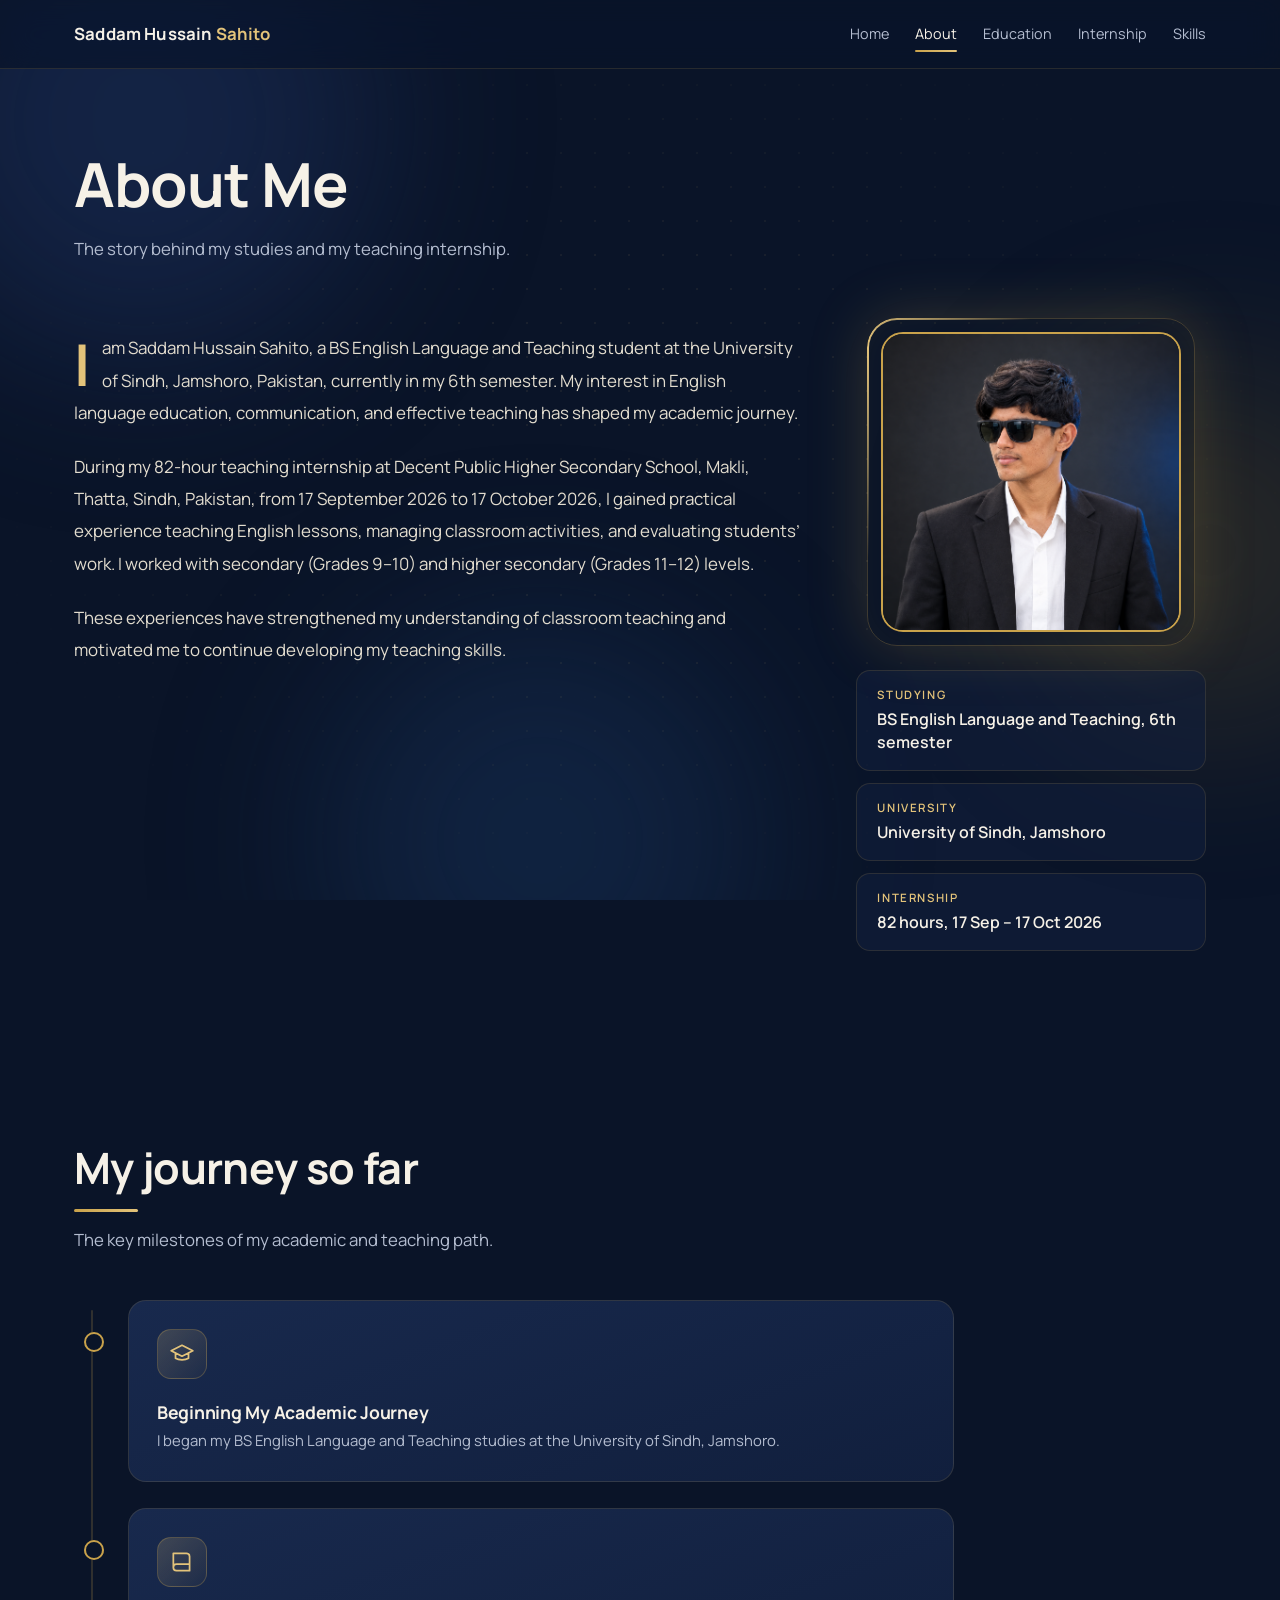
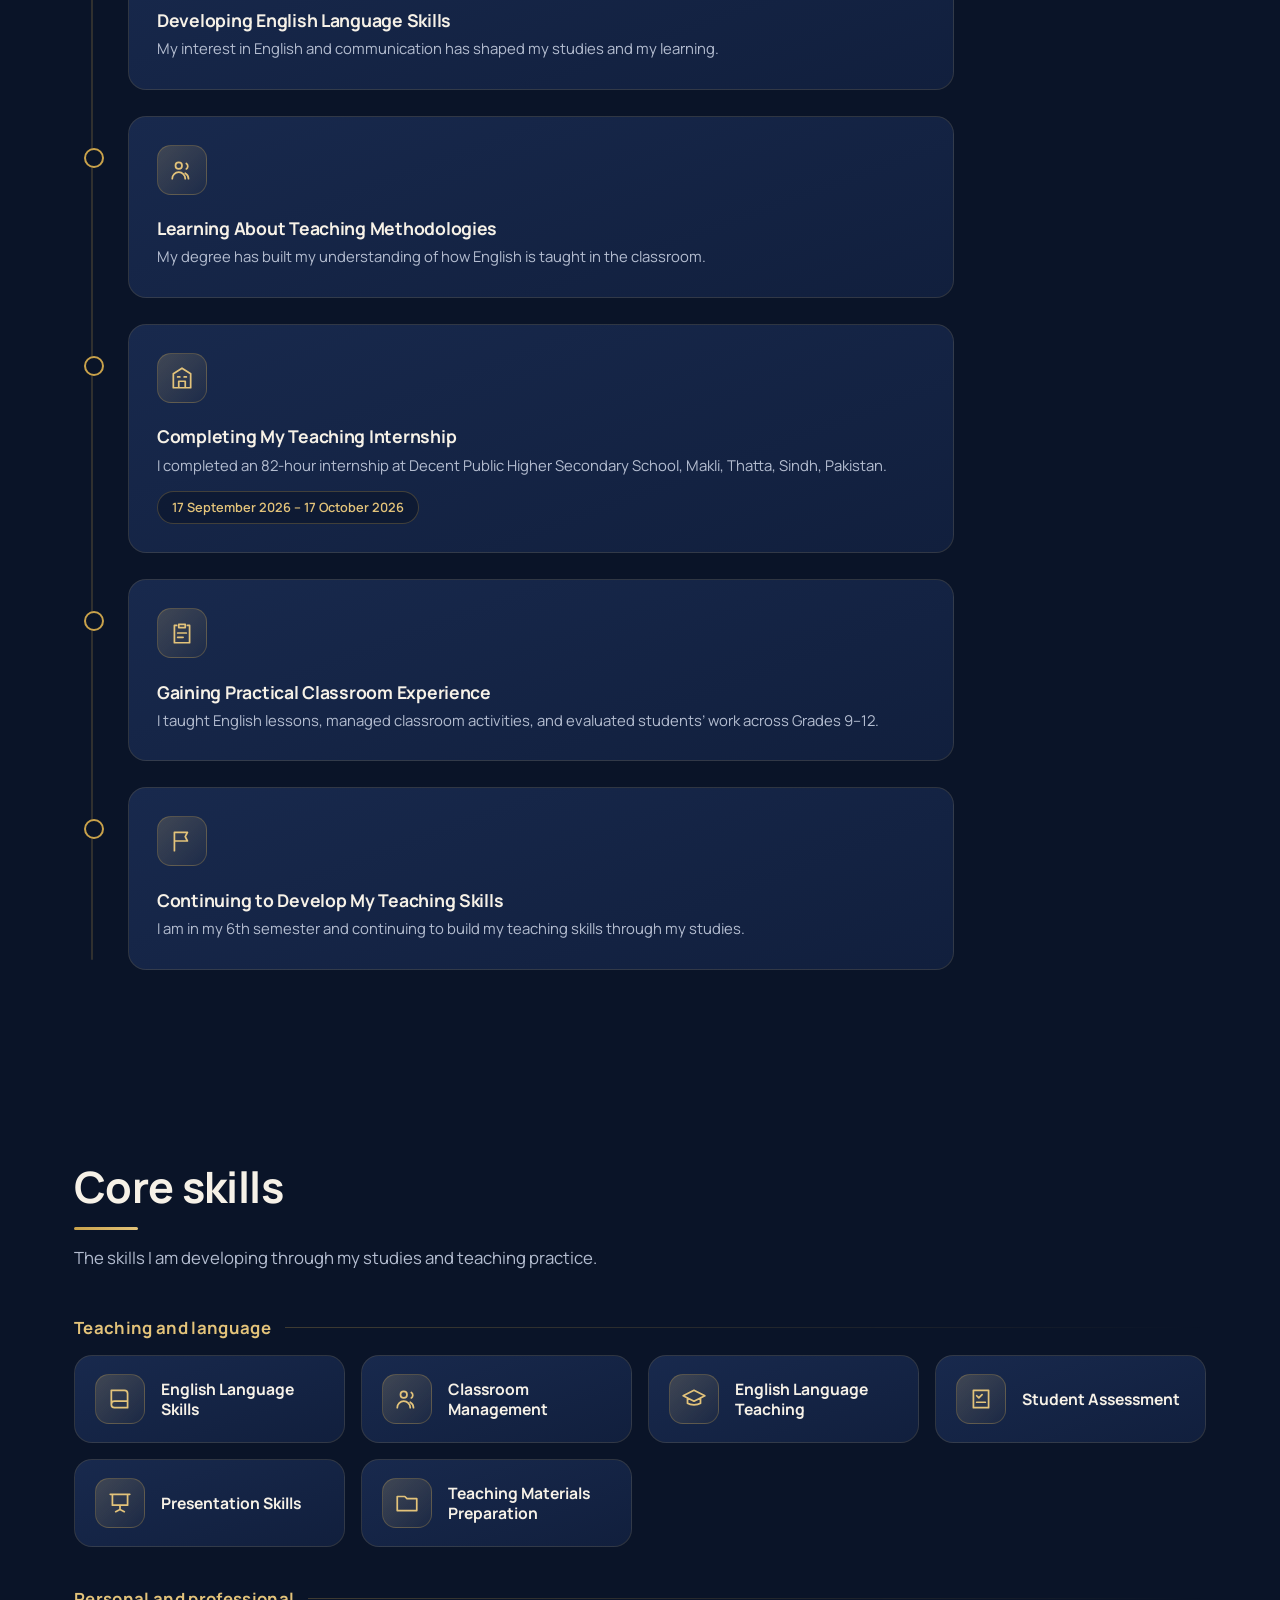
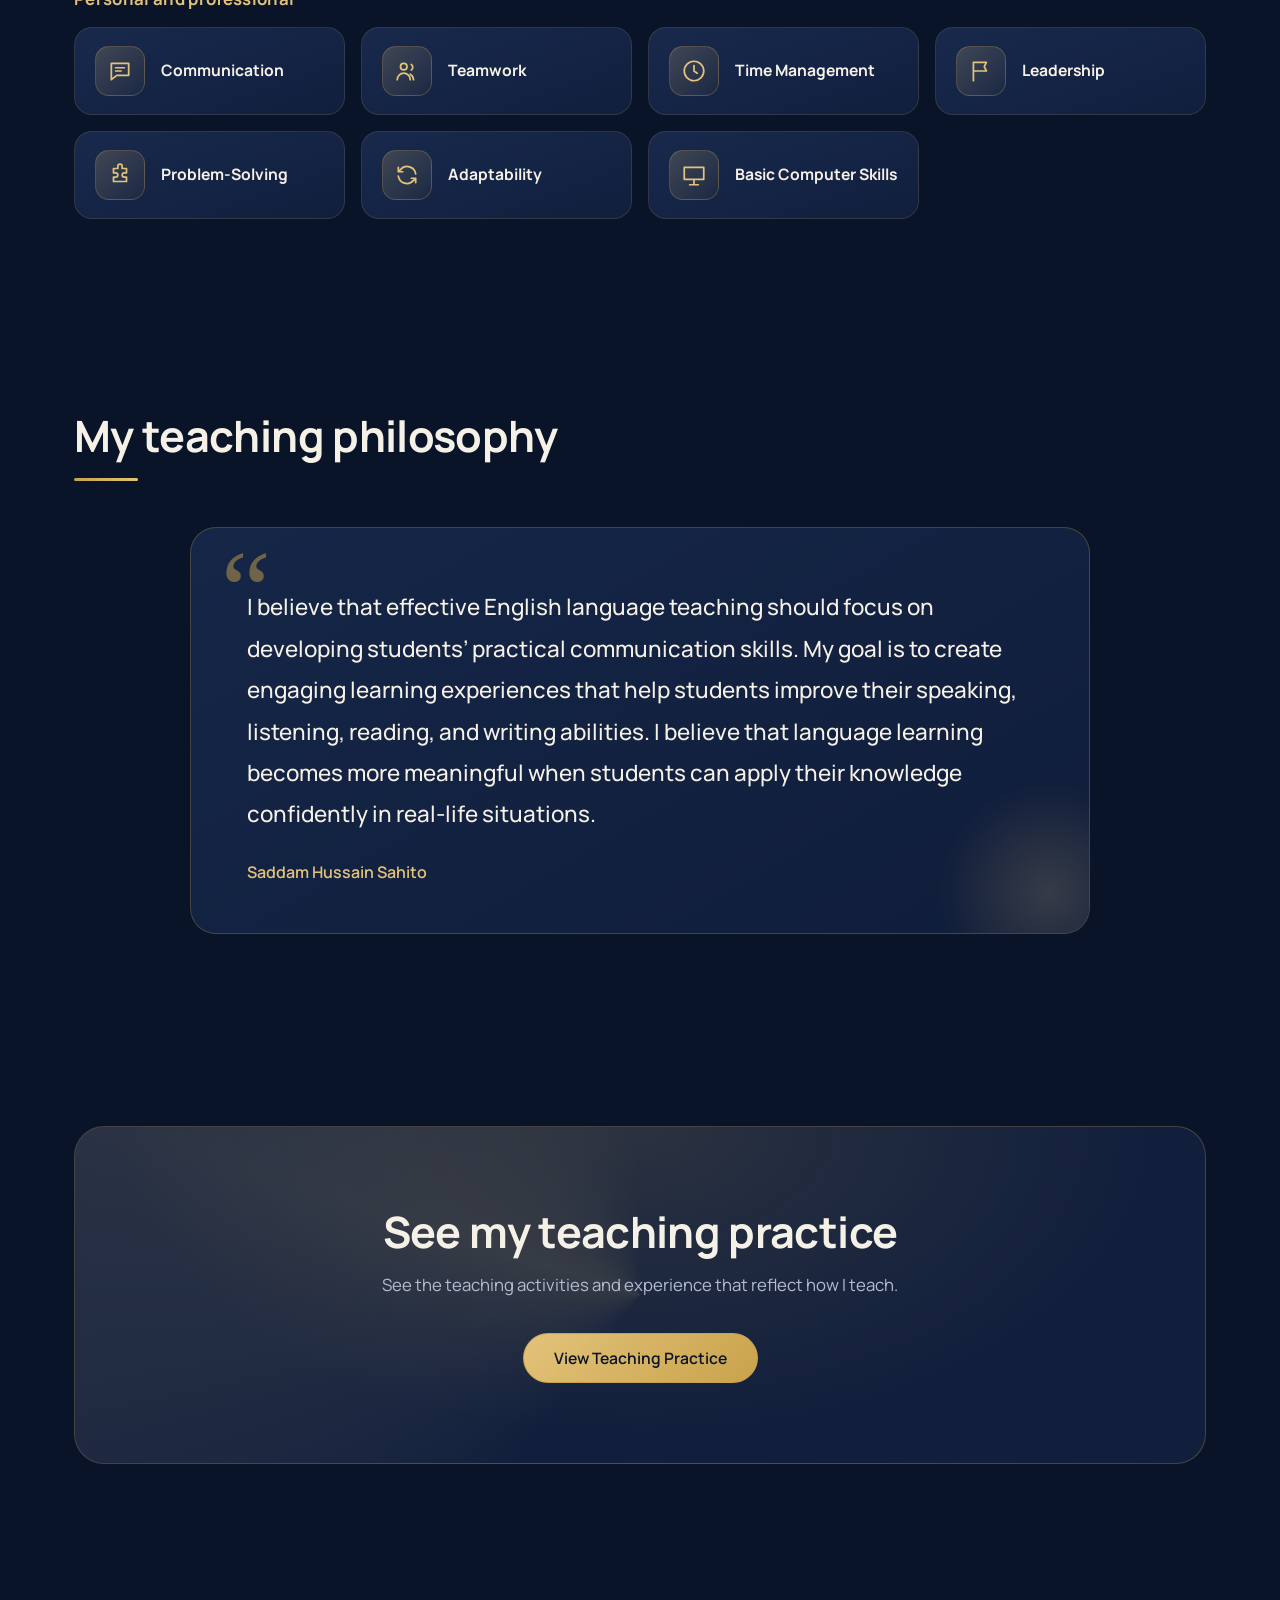
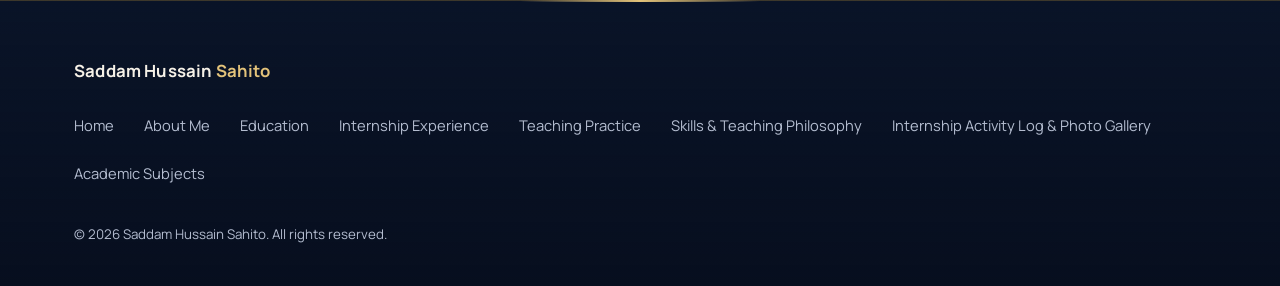
==== Saddam Portfolio/about.html @ 7dfdc4cf "Add files via upload" ====
<!DOCTYPE html>
<html lang="en"><head><meta charset="utf-8"><meta name="viewport" content="width=device-width,initial-scale=1">
<title>About Me | Saddam Hussain Sahito</title>
<meta name="description" content="The story, academic journey, skills and teaching philosophy of Saddam Hussain Sahito, BS English Language and Teaching student at the University of Sindh.">
<link rel="preconnect" href="https://fonts.googleapis.com"><link rel="preconnect" href="https://fonts.gstatic.com" crossorigin>
<link href="https://fonts.googleapis.com/css2?family=Manrope:wght@400;500;600;700&display=swap" rel="stylesheet">
<link rel="stylesheet" href="css/style.css"></head>
<body>
<svg width="0" height="0" style="position:absolute" aria-hidden="true"><defs><symbol id="i-book" viewBox="0 0 24 24"><path d="M4 4h12a3 3 0 0 1 3 3v13H7a3 3 0 0 1-3-3zM4 17a3 3 0 0 1 3-3h12"/></symbol><symbol id="i-pen" viewBox="0 0 24 24"><path d="M4 20l4-1L19 8l-3-3L5 16zM14 7l3 3"/></symbol><symbol id="i-clip" viewBox="0 0 24 24"><path d="M9 4h6v3H9zM7 5H5v16h14V5h-2M8 12h8M8 16h5"/></symbol><symbol id="i-chat" viewBox="0 0 24 24"><path d="M4 5h16v11H9l-5 4zM8 9h8M8 12h5"/></symbol><symbol id="i-users" viewBox="0 0 24 24"><path d="M9 11a3 3 0 1 0 0-6 3 3 0 0 0 0 6zM3 20a6 6 0 0 1 12 0M16 6a3 3 0 0 1 0 5M18 20a6 6 0 0 0-3-5"/></symbol><symbol id="i-assess" viewBox="0 0 24 24"><path d="M5 4h14v16H5zM8 9l2 2 3-3M8 15h8"/></symbol><symbol id="i-folder" viewBox="0 0 24 24"><path d="M3 6h7l2 2h9v11H3z"/></symbol><symbol id="i-clock" viewBox="0 0 24 24"><path d="M12 21a9 9 0 1 0 0-18 9 9 0 0 0 0 18zM12 7v5l3 2"/></symbol><symbol id="i-cap" viewBox="0 0 24 24"><path d="M2 9l10-5 10 5-10 5zM6 11v5c3 2 9 2 12 0v-5"/></symbol><symbol id="i-bld" viewBox="0 0 24 24"><path d="M4 21V8l8-5 8 5v13zM9 21v-6h6v6M8 11h2M14 11h2"/></symbol><symbol id="i-file" viewBox="0 0 24 24"><path d="M6 3h8l4 4v14H6zM14 3v4h4M9 12h6M9 16h6"/></symbol><symbol id="i-jour" viewBox="0 0 24 24"><path d="M6 3h12v18H6zM9 3v18M12 8h3"/></symbol><symbol id="i-mic" viewBox="0 0 24 24"><path d="M12 3a3 3 0 0 1 3 3v5a3 3 0 0 1-6 0V6a3 3 0 0 1 3-3zM6 11a6 6 0 0 0 12 0M12 17v4"/></symbol><symbol id="i-list" viewBox="0 0 24 24"><path d="M9 6h11M9 12h11M9 18h11M4 6h1M4 12h1M4 18h1"/></symbol><symbol id="i-slides" viewBox="0 0 24 24"><path d="M3 4h18M5 4v10h14V4M12 14v4M8 20l4-2 4 2"/></symbol><symbol id="i-flag" viewBox="0 0 24 24"><path d="M5 21V4M5 4h12l-2 4 2 4H5"/></symbol><symbol id="i-puzzle" viewBox="0 0 24 24"><path d="M10 4a2 2 0 0 1 4 0v2h4v4h-2a2 2 0 0 0 0 4h2v4H6v-4h2a2 2 0 0 0 0-4H6V6h4z"/></symbol><symbol id="i-adapt" viewBox="0 0 24 24"><path d="M20 11a8 8 0 0 0-14-4L4 9M4 5v4h4M4 13a8 8 0 0 0 14 4l2-2M20 19v-4h-4"/></symbol><symbol id="i-pc" viewBox="0 0 24 24"><path d="M3 5h18v11H3zM8 21h8M12 16v5"/></symbol><symbol id="i-star" viewBox="0 0 24 24"><path d="M12 3l2.7 5.6 6.1.9-4.4 4.3 1 6.1L12 17l-5.4 2.9 1-6.1L3.2 9.5l6.1-.9z"/></symbol></defs></svg>
<div class="bg" aria-hidden="true"><i class="blob b1"></i><i class="blob b2"></i><i class="blob b3"></i></div>
<header><div class="bar"><a class="brand" href="index.html">Saddam Hussain <span>Sahito</span></a>
<button class="menu" aria-expanded="false" aria-controls="nav">Menu</button>
<nav aria-label="Main"><ul id="nav"><li><a href="index.html">Home</a></li><li><a href="about.html" aria-current="page">About</a></li><li><a href="education.html">Education</a></li><li><a href="internship.html">Internship</a></li><li><a href="skills-philosophy.html">Skills</a></li></ul></nav></div></header>
<main>
<section class="phead"><div class="wrap"><h1>About Me</h1><p class="lead">The story behind my studies and my teaching internship.</p></div></section>

<section style="padding-top:30px"><div class="wrap story"><div class="reveal">
<p>I am Saddam Hussain Sahito, a BS English Language and Teaching student at the University of Sindh, Jamshoro, Pakistan, currently in my 6th semester. My interest in English language education, communication, and effective teaching has shaped my academic journey.</p>
<p>During my 82-hour teaching internship at Decent Public Higher Secondary School, Makli, Thatta, Sindh, Pakistan, from 17 September 2026 to 17 October 2026, I gained practical experience teaching English lessons, managing classroom activities, and evaluating students’ work. I worked with secondary (Grades 9–10) and higher secondary (Grades 11–12) levels.</p>
<p>These experiences have strengthened my understanding of classroom teaching and motivated me to continue developing my teaching skills.</p></div>
<aside class="side reveal" style="--d:.15s"><figure class="frame" style="animation:none"><img src="assets/profile.png" alt="Saddam Hussain Sahito’s academic profile photo" width="400" height="500"></figure>
<ul class="facts">
<li><small>Studying</small> <span>BS English Language and Teaching, 6th semester</span></li>
<li><small>University</small> <span>University of Sindh, Jamshoro</span></li>
<li><small>Internship</small> <span>82 hours, 17 Sep – 17 Oct 2026</span></li>
</ul></aside></div></section>

<section><div class="wrap"><div class="head reveal"><h2>My journey so far</h2><p class="lead">The key milestones of my academic and teaching path.</p></div><div class="tl"><div class="step reveal"><div class="card"><svg class="ico" aria-hidden="true"><use href="#i-cap"/></svg><h3>Beginning My Academic Journey</h3><p>I began my BS English Language and Teaching studies at the University of Sindh, Jamshoro.</p></div></div><div class="step reveal"><div class="card"><svg class="ico" aria-hidden="true"><use href="#i-book"/></svg><h3>Developing English Language Skills</h3><p>My interest in English and communication has shaped my studies and my learning.</p></div></div><div class="step reveal"><div class="card"><svg class="ico" aria-hidden="true"><use href="#i-users"/></svg><h3>Learning About Teaching Methodologies</h3><p>My degree has built my understanding of how English is taught in the classroom.</p></div></div><div class="step reveal"><div class="card"><svg class="ico" aria-hidden="true"><use href="#i-bld"/></svg><h3>Completing My Teaching Internship</h3><p>I completed an 82-hour internship at Decent Public Higher Secondary School, Makli, Thatta, Sindh, Pakistan.</p><span class="when">17 September 2026 – 17 October 2026</span></div></div><div class="step reveal"><div class="card"><svg class="ico" aria-hidden="true"><use href="#i-clip"/></svg><h3>Gaining Practical Classroom Experience</h3><p>I taught English lessons, managed classroom activities, and evaluated students’ work across Grades 9–12.</p></div></div><div class="step reveal"><div class="card"><svg class="ico" aria-hidden="true"><use href="#i-flag"/></svg><h3>Continuing to Develop My Teaching Skills</h3><p>I am in my 6th semester and continuing to build my teaching skills through my studies.</p></div></div></div></div></section>

<section><div class="wrap"><div class="head reveal"><h2>Core skills</h2><p class="lead">The skills I am developing through my studies and teaching practice.</p></div>
<h3 class="sub reveal">Teaching and language</h3><div class="sk"><div class="card reveal" style="--d:0.00s"><svg class="ico" aria-hidden="true"><use href="#i-book"/></svg><b>English Language Skills</b></div><div class="card reveal" style="--d:0.06s"><svg class="ico" aria-hidden="true"><use href="#i-users"/></svg><b>Classroom Management</b></div><div class="card reveal" style="--d:0.12s"><svg class="ico" aria-hidden="true"><use href="#i-cap"/></svg><b>English Language Teaching</b></div><div class="card reveal" style="--d:0.18s"><svg class="ico" aria-hidden="true"><use href="#i-assess"/></svg><b>Student Assessment</b></div><div class="card reveal" style="--d:0.24s"><svg class="ico" aria-hidden="true"><use href="#i-slides"/></svg><b>Presentation Skills</b></div><div class="card reveal" style="--d:0.30s"><svg class="ico" aria-hidden="true"><use href="#i-folder"/></svg><b>Teaching Materials Preparation</b></div></div>
<h3 class="sub reveal">Personal and professional</h3><div class="sk"><div class="card reveal" style="--d:0.00s"><svg class="ico" aria-hidden="true"><use href="#i-chat"/></svg><b>Communication</b></div><div class="card reveal" style="--d:0.06s"><svg class="ico" aria-hidden="true"><use href="#i-users"/></svg><b>Teamwork</b></div><div class="card reveal" style="--d:0.12s"><svg class="ico" aria-hidden="true"><use href="#i-clock"/></svg><b>Time Management</b></div><div class="card reveal" style="--d:0.18s"><svg class="ico" aria-hidden="true"><use href="#i-flag"/></svg><b>Leadership</b></div><div class="card reveal" style="--d:0.24s"><svg class="ico" aria-hidden="true"><use href="#i-puzzle"/></svg><b>Problem-Solving</b></div><div class="card reveal" style="--d:0.30s"><svg class="ico" aria-hidden="true"><use href="#i-adapt"/></svg><b>Adaptability</b></div><div class="card reveal" style="--d:0.36s"><svg class="ico" aria-hidden="true"><use href="#i-pc"/></svg><b>Basic Computer Skills</b></div></div></div></section>

<section><div class="wrap"><div class="head reveal"><h2>My teaching philosophy</h2></div>
<blockquote class="quote reveal"><p>I believe that effective English language teaching should focus on developing students’ practical communication skills. My goal is to create engaging learning experiences that help students improve their speaking, listening, reading, and writing abilities. I believe that language learning becomes more meaningful when students can apply their knowledge confidently in real-life situations.</p><footer>Saddam Hussain Sahito</footer></blockquote></div></section>

<section class="cta"><div class="wrap"><div class="box reveal"><h2>See my teaching practice</h2><p class="lead">See the teaching activities and experience that reflect how I teach.</p><a class="btn fill" href="teaching-practice.html">View Teaching Practice</a></div></div></section>
</main>
<footer class="foot"><div class="wrap"><a class="brand" href="index.html">Saddam Hussain <span>Sahito</span></a><nav aria-label="Footer"><ul><li><a href="index.html">Home</a></li><li><a href="about.html">About Me</a></li><li><a href="education.html">Education</a></li><li><a href="internship.html">Internship Experience</a></li><li><a href="teaching-practice.html">Teaching Practice</a></li><li><a href="skills-philosophy.html">Skills &amp; Teaching Philosophy</a></li><li><a href="activity-log-gallery.html">Internship Activity Log &amp; Photo Gallery</a></li><li><a href="academic-subjects.html">Academic Subjects</a></li></ul></nav><small>© 2026 Saddam Hussain Sahito. All rights reserved.</small></div></footer>
<script src="js/main.js"></script></body></html>
---- Saddam Portfolio/css/style.css ----
/* ==========================================================================
   Saddam Hussain Sahito — English Language & Teaching Portfolio
   Complete stylesheet  ·  css/style.css
   Pages: index · about · education · internship · skills-philosophy
   ========================================================================== */

@property --a{syntax:"<angle>";inherits:false;initial-value:0deg}

:root{
  --navy:#0a1428;--navy2:#111f3d;--navy3:#18294d;
  --ivory:#f6f1e7;--muted:#b4bdd0;--soft:#e3ddcf;
  --gold:#c9a24b;--gold2:#e3c37a;
  --line:rgba(201,162,75,.28);--line2:rgba(201,162,75,.16);
  --r:18px;--ease:cubic-bezier(.2,.7,.2,1);
}

/* ---------- 1. Base ---------- */
*{box-sizing:border-box;margin:0;padding:0}
html{scroll-behavior:smooth;scroll-padding-top:90px;-webkit-text-size-adjust:100%}
body{background:var(--navy);color:var(--ivory);font-family:"Manrope",system-ui,-apple-system,"Segoe UI",Roboto,sans-serif;line-height:1.65;overflow-x:hidden;-webkit-font-smoothing:antialiased;animation:pageIn .8s ease}
html.leaving body{opacity:0;transition:opacity .25s ease}
img{max-width:100%}
a{color:inherit;text-decoration:none}
:focus-visible{outline:2px solid var(--gold2);outline-offset:3px;border-radius:6px}
::selection{background:var(--gold);color:var(--navy)}
::-webkit-scrollbar{width:11px}
::-webkit-scrollbar-track{background:var(--navy)}
::-webkit-scrollbar-thumb{background:linear-gradient(var(--navy3),#2b3f6e);border:2px solid var(--navy);border-radius:10px}
::-webkit-scrollbar-thumb:hover{background:var(--gold)}
[hidden]{display:none!important}
@keyframes pageIn{from{opacity:0}}

.ico{width:26px;height:26px;fill:none;stroke:var(--gold2);stroke-width:1.6;stroke-linecap:round;stroke-linejoin:round;flex:none}

/* ---------- 2. Ambient layers (background, glow, progress, back-to-top) ---------- */
.bg{position:fixed;inset:0;z-index:-2;overflow:hidden;pointer-events:none}
.bg::after{content:"";position:absolute;inset:0;background-image:radial-gradient(rgba(227,195,122,.07) 1px,transparent 1px);background-size:34px 34px;mask-image:radial-gradient(ellipse at center,#000 30%,transparent 78%);-webkit-mask-image:radial-gradient(ellipse at center,#000 30%,transparent 78%)}
.blob{position:absolute;border-radius:50%;filter:blur(90px);opacity:.35;animation:drift 26s ease-in-out infinite alternate,pulse 9s ease-in-out infinite}
.b1{width:480px;height:480px;background:#27407a;top:-120px;left:-100px;translate:0 calc(var(--py,0)*-.06px)}
.b2{width:380px;height:380px;background:#8a6d27;top:40%;right:-120px;animation-delay:-8s;opacity:.22;translate:0 calc(var(--py,0)*-.1px)}
.b3{width:440px;height:440px;background:#1d3f6e;bottom:-160px;left:25%;animation-delay:-14s;translate:0 calc(var(--py,0)*-.04px)}
@keyframes drift{to{transform:translate(70px,50px) scale(1.12)}}
@keyframes pulse{50%{opacity:.18}}

.cglow{position:fixed;left:0;top:0;width:560px;height:560px;margin:-280px 0 0 -280px;border-radius:50%;background:radial-gradient(circle,rgba(227,195,122,.13),transparent 62%);pointer-events:none;z-index:-1;transform:translate3d(var(--cx,-999px),var(--cy,-999px),0);will-change:transform}

.progress{position:fixed;top:0;left:0;right:0;height:3px;z-index:70;background:linear-gradient(90deg,var(--gold),var(--gold2),#fff3cf);transform-origin:0 50%;transform:scaleX(var(--p,0));box-shadow:0 0 14px rgba(227,195,122,.7)}

.totop{position:fixed;right:22px;bottom:22px;z-index:60;display:grid;place-items:center;width:48px;height:48px;border-radius:50%;border:1px solid var(--line);background:rgba(17,31,61,.88);backdrop-filter:blur(10px);color:var(--gold2);cursor:pointer;opacity:0;visibility:hidden;translate:0 16px;transition:opacity .4s,translate .5s var(--ease),visibility .4s,background .3s,color .3s,box-shadow .3s}
.totop.show{opacity:1;visibility:visible;translate:0 0}
.totop:hover{background:var(--gold);color:var(--navy);box-shadow:0 10px 30px rgba(201,162,75,.4)}
.totop svg{width:20px;height:20px;fill:none;stroke:currentColor;stroke-width:2;stroke-linecap:round;stroke-linejoin:round}

/* ---------- 3. Header & navigation ---------- */
header{position:sticky;top:0;z-index:50;background:rgba(10,20,40,.72);backdrop-filter:blur(16px) saturate(1.4);-webkit-backdrop-filter:blur(16px) saturate(1.4);border-bottom:1px solid var(--line2);transition:background .4s,box-shadow .4s,border-color .4s}
header.scrolled{background:rgba(10,20,40,.92);border-color:var(--line);box-shadow:0 12px 40px rgba(0,0,0,.45)}
.bar{max-width:1180px;margin:auto;padding:16px 24px;display:flex;align-items:center;justify-content:space-between;gap:20px;transition:padding .4s var(--ease)}
header.scrolled .bar{padding-top:10px;padding-bottom:10px}
.brand{font-weight:700;font-size:1.05rem;letter-spacing:.01em;white-space:nowrap}
.brand span{color:var(--gold2)}
nav ul{display:flex;gap:26px;list-style:none;font-size:.9rem;color:var(--muted)}
nav a{position:relative;display:inline-block;padding:6px 0;transition:color .3s}
nav a::after{content:"";position:absolute;left:0;right:0;bottom:0;height:2px;border-radius:2px;background:linear-gradient(90deg,var(--gold),var(--gold2));transform:scaleX(0);transform-origin:0 50%;transition:transform .45s var(--ease)}
nav a:hover,nav a[aria-current]{color:var(--ivory)}
nav a:hover::after,nav a[aria-current]::after{transform:scaleX(1)}
.menu{display:none;background:rgba(17,31,61,.7);border:1px solid var(--line);color:var(--ivory);padding:9px 18px;border-radius:999px;font:inherit;font-size:.9rem;font-weight:600;cursor:pointer;transition:background .3s}
.menu:hover{background:var(--navy3)}

/* ---------- 4. Layout, typography, buttons ---------- */
.wrap{max-width:1180px;margin:auto;padding:0 24px}
section{padding:96px 0}
h1,h2,h3{font-weight:700;line-height:1.15;letter-spacing:-.015em}
h2{font-size:clamp(1.9rem,3.6vw,2.7rem);margin-bottom:14px}
.lead{color:var(--muted);max-width:660px;font-size:1.05rem}
.head{margin-bottom:46px}
.head h2::after{content:"";display:block;width:64px;height:3px;margin-top:16px;border-radius:3px;background:linear-gradient(90deg,var(--gold),var(--gold2));transition:width 1s .35s var(--ease)}
.head h2:only-child::after{margin-top:18px}
.sub{font-size:1.05rem;margin:42px 0 18px;color:var(--gold2);letter-spacing:.02em;display:flex;align-items:center;gap:14px}
.sub::after{content:"";flex:1;height:1px;background:linear-gradient(90deg,var(--line),transparent)}
.notice{margin-top:28px;max-width:720px;border:1px dashed var(--line);border-radius:14px;padding:16px 20px;color:var(--muted);font-size:.93rem;background:rgba(17,31,61,.5)}

.btn{position:relative;overflow:hidden;display:inline-flex;align-items:center;justify-content:center;gap:8px;padding:15px 30px;border-radius:999px;font-weight:600;font-size:.98rem;line-height:1.2;border:1px solid var(--gold);cursor:pointer;transform:translate(var(--tx,0px),var(--ty,0px));transition:transform .35s var(--ease),box-shadow .35s,background .3s,color .3s}
.btn::after{content:"";position:absolute;top:0;left:-80%;width:50%;height:100%;background:linear-gradient(100deg,transparent,rgba(255,255,255,.4),transparent);transform:skewX(-20deg);pointer-events:none}
.btn:hover::after{animation:btnShine .8s ease}
@keyframes btnShine{to{left:140%}}
.btn.fill{background:linear-gradient(135deg,var(--gold2),var(--gold));color:var(--navy)}
.btn.fill:hover{transform:translate(var(--tx,0px),calc(var(--ty,0px) - 3px));box-shadow:0 16px 38px rgba(201,162,75,.35)}
.btn.line{background:transparent}
.btn.line:hover{background:rgba(201,162,75,.14);transform:translate(var(--tx,0px),calc(var(--ty,0px) - 3px))}
.btn.fill .ico{stroke:var(--navy)}
.btn.off{opacity:.5;cursor:not-allowed;pointer-events:none}

.badges,.hbadges{display:flex;flex-wrap:wrap;gap:12px}
.hbadges{margin-top:26px}
.bdg{display:inline-block;padding:8px 18px;border:1px solid var(--line);border-radius:999px;background:rgba(17,31,61,.7);color:var(--gold2);font-size:.85rem;font-weight:600}
.stat-ind{display:inline-flex;align-items:center;gap:9px;padding:8px 18px;border-radius:999px;background:linear-gradient(135deg,var(--gold2),var(--gold));color:var(--navy);font-size:.85rem;font-weight:700}
.stat-ind i{display:inline-block;width:9px;height:9px;border-radius:50%;background:#1f8a4c;box-shadow:0 0 0 0 rgba(31,138,76,.6);animation:ping 2s infinite}
@keyframes ping{70%{box-shadow:0 0 0 9px rgba(31,138,76,0)}100%{box-shadow:0 0 0 0 rgba(31,138,76,0)}}

/* ---------- 5. Entrance + scroll reveal system ---------- */
.hero .wrap>div>*:not(h1),.phead .wrap:not(.ehero)>*:not(h1),.ehero>div>*:not(h1){animation:rise 1s var(--ease) both}
.hero .wrap>div>*:nth-child(1),.phead .wrap:not(.ehero)>*:nth-child(1),.ehero>div>*:nth-child(1){animation-delay:.05s}
.hero .wrap>div>*:nth-child(2),.phead .wrap:not(.ehero)>*:nth-child(2),.ehero>div>*:nth-child(2){animation-delay:.2s}
.hero .wrap>div>*:nth-child(3),.phead .wrap:not(.ehero)>*:nth-child(3),.ehero>div>*:nth-child(3){animation-delay:.32s}
.hero .wrap>div>*:nth-child(4),.phead .wrap:not(.ehero)>*:nth-child(4),.ehero>div>*:nth-child(4){animation-delay:.44s}
.hero .wrap>div>*:nth-child(5),.phead .wrap:not(.ehero)>*:nth-child(5),.ehero>div>*:nth-child(5){animation-delay:.56s}
.hero .wrap>div>*:nth-child(n+6),.ehero>div>*:nth-child(n+6){animation-delay:.68s}
@keyframes rise{from{opacity:0;translate:0 30px;filter:blur(6px)}}

/* hero heading, split into words by main.js */
.w{display:inline-block;overflow:hidden;vertical-align:bottom;padding-bottom:.14em;margin-bottom:-.14em}
.w>span{display:inline-block;transform:translateY(112%);animation:wordUp .95s var(--ease) forwards;animation-delay:calc(var(--i)*.09s + .08s)}
@keyframes wordUp{to{transform:none}}

.js .reveal{opacity:0;translate:0 40px;filter:blur(6px);transition:opacity .9s var(--ease),translate .9s var(--ease),filter .9s var(--ease);transition-delay:var(--d,0s)}
.js .reveal.in{opacity:1;translate:0 0;filter:none}
.js .reveal.settled{transition:transform .4s var(--ease),border-color .35s,box-shadow .4s,background .4s;transition-delay:0s}
.js .side.reveal:not(.in){translate:46px 0}
.js .step.reveal:not(.in){translate:-38px 0}
.js .outs li.reveal:not(.in){translate:-34px 0}
.js .head.reveal:not(.in) h2::after{width:0}

/* ---------- 6. Cards (shared) ---------- */
.card{position:relative;overflow:hidden;background:linear-gradient(160deg,var(--navy3),var(--navy2));border:1px solid var(--line2);border-radius:var(--r);padding:28px;transition:transform .4s var(--ease),border-color .35s,box-shadow .4s}
.card::before{content:"";position:absolute;inset:0;z-index:0;pointer-events:none;background:radial-gradient(420px circle at var(--mx,50%) var(--my,0%),rgba(227,195,122,.17),transparent 45%);opacity:0;transition:opacity .4s}
.card::after{content:"";position:absolute;left:0;right:0;top:0;height:2px;pointer-events:none;background:linear-gradient(90deg,transparent,var(--gold2),transparent);transform:scaleX(0);transition:transform .6s var(--ease)}
.card>*{position:relative;z-index:1}
.card:hover{transform:translateY(-7px);border-color:var(--gold);box-shadow:0 22px 48px rgba(0,0,0,.4),0 0 40px rgba(201,162,75,.08)}
.card:hover::before{opacity:1}
.card:hover::after{transform:scaleX(1)}
.card h3{font-size:1.1rem;margin:16px 0 6px}
.card p{color:var(--muted);font-size:.93rem}
.card>.ico,.main-edu>div>.ico{box-sizing:content-box;padding:11px;border-radius:14px;border:1px solid var(--line);background:linear-gradient(135deg,rgba(227,195,122,.2),rgba(201,162,75,.04));transition:transform .55s var(--ease),box-shadow .4s}
.card:hover>.ico{transform:rotate(-7deg) scale(1.09);box-shadow:0 0 24px rgba(227,195,122,.3)}
.card>.ico,.card .bdg{align-self:flex-start}
.grid2>.card,.grid3>.card,.grid4>.card,.g5>.card{display:flex;flex-direction:column}
.card.ov:hover,.main-edu:hover{transform:none}

.grid2{display:grid;grid-template-columns:1fr 1fr;gap:22px}
.grid3{display:grid;grid-template-columns:repeat(3,1fr);gap:22px}
.grid4{display:grid;grid-template-columns:repeat(4,1fr);gap:18px}

/* ---------- 7. Home (index) ---------- */
.hero{padding:70px 0 90px}
.hero .wrap{display:grid;grid-template-columns:1.15fr .85fr;gap:64px;align-items:center}
.hero h1{font-size:clamp(2.6rem,6vw,4.6rem);margin-bottom:18px;text-shadow:0 10px 50px rgba(0,0,0,.45)}
.role{display:inline-block;padding:7px 18px;margin-bottom:18px;border:1px solid var(--line);border-radius:999px;background:rgba(17,31,61,.7);font-size:.95rem;color:var(--gold2);font-weight:600}
.uni{color:var(--muted);margin-bottom:22px;font-size:1.05rem}
.tag{font-size:1.2rem;max-width:520px;margin-bottom:34px;font-style:italic;color:#e8e2d3;padding-left:18px;border-left:3px solid var(--gold)}

.frame{position:relative;max-width:400px;margin-left:auto;transform:perspective(1000px) rotateX(var(--rx,0deg)) rotateY(var(--ry,0deg));transition:transform .3s ease-out;animation:fadeIn 1.4s ease .2s both,float 7s ease-in-out 1.6s infinite alternate}
.frame::before{content:"";position:absolute;inset:-14px;border-radius:30px;border:1px solid var(--line);box-shadow:0 0 60px rgba(201,162,75,.22),inset 0 0 40px rgba(201,162,75,.06)}
.frame::after{content:"";position:absolute;inset:-14px;border-radius:30px;padding:2px;pointer-events:none;background:conic-gradient(from var(--a),transparent 0 68%,var(--gold2) 86%,transparent 100%);mask:linear-gradient(#000 0 0) content-box,linear-gradient(#000 0 0);-webkit-mask:linear-gradient(#000 0 0) content-box,linear-gradient(#000 0 0);-webkit-mask-composite:xor;mask-composite:exclude;animation:spin 6s linear infinite}
.frame img{display:block;width:100%;height:auto;border-radius:22px;border:2px solid var(--gold);position:relative;background:var(--navy2)}
@keyframes fadeIn{from{opacity:0;scale:.95}}
@keyframes float{to{translate:0 -12px}}
@keyframes spin{to{--a:360deg}}

.stats{padding:30px 0 70px}
.sgrid{display:grid;grid-template-columns:repeat(4,1fr);border:1px solid var(--line);border-radius:var(--r);background:rgba(17,31,61,.6);backdrop-filter:blur(8px);overflow:hidden}
.stat{padding:38px 20px;text-align:center;border-right:1px solid var(--line);transition:background .4s}
.stat:last-child{border:0}
.stat:hover{background:rgba(201,162,75,.08)}
.num{font-size:clamp(2.4rem,4.5vw,3.6rem);font-weight:700;line-height:1.1;background:linear-gradient(100deg,var(--gold2) 20%,#fff3cf 45%,var(--gold2) 70%);background-size:220% 100%;-webkit-background-clip:text;background-clip:text;-webkit-text-fill-color:transparent;color:transparent;animation:shimmer 6s linear infinite}
@keyframes shimmer{to{background-position:-220% 0}}
.stat p{color:var(--muted);margin-top:10px;font-size:.95rem}

.quote{position:relative;max-width:900px;margin:auto;padding:58px 56px 48px;border:1px solid var(--line);border-radius:26px;background:linear-gradient(150deg,rgba(24,41,77,.85),rgba(17,31,61,.85));overflow:hidden}
.quote::before{content:"\201C";position:absolute;top:6px;left:30px;font-size:7rem;line-height:1;color:var(--gold);opacity:.5;font-family:Georgia,serif}
.quote::after{content:"";position:absolute;right:-80px;bottom:-80px;width:240px;height:240px;border-radius:50%;background:radial-gradient(circle,rgba(227,195,122,.18),transparent 65%)}
.quote p{position:relative;font-size:clamp(1.1rem,2vw,1.4rem);line-height:1.85;font-weight:500}
.quote footer{position:relative;margin-top:24px;color:var(--gold2);font-weight:600;background:none;border:0;padding:0;margin-left:0}

.inst h3{font-size:1.35rem}
.inst .k{color:var(--gold2)!important;font-size:.85rem!important;font-weight:700;letter-spacing:.12em;text-transform:uppercase;margin-bottom:6px}
.meta{display:flex;flex-wrap:wrap;gap:16px;margin-bottom:34px}
.pill{border:1px solid var(--line);border-radius:14px;padding:14px 22px;background:rgba(17,31,61,.6);transition:border-color .3s,transform .4s var(--ease)}
.pill:hover{border-color:var(--gold);transform:translateY(-4px)}
.pill b{display:block;font-size:1.3rem;color:var(--gold2)}
.pill small{color:var(--muted)}

.cta{text-align:center}
.cta .box{position:relative;overflow:hidden;padding:80px 30px;border:1px solid var(--line);border-radius:30px;background:radial-gradient(ellipse at top,rgba(201,162,75,.14),transparent 65%),var(--navy2)}
.cta .box::before{content:"";position:absolute;inset:-70%;background:conic-gradient(from 0deg,transparent 0 60%,rgba(227,195,122,.12) 80%,transparent);animation:spin2 16s linear infinite}
.cta .box>*{position:relative}
.cta .lead{margin:0 auto 34px}
@keyframes spin2{to{transform:rotate(360deg)}}

/* ---------- 8. About ---------- */
.phead{padding:80px 0 40px}
.phead h1{font-size:clamp(2.3rem,5vw,3.8rem);margin-bottom:16px}
.story{display:grid;grid-template-columns:1.35fr .65fr;gap:56px;align-items:start}
.story>div p{color:var(--soft);font-size:1.06rem;line-height:1.9;margin-bottom:22px}
.story>div p:first-child::first-letter{float:left;font-size:3.6rem;line-height:.85;font-weight:700;padding:8px 12px 0 0;color:var(--gold2)}
.side{position:sticky;top:100px}
.side .frame{max-width:300px;margin:0 auto 38px}
.facts{list-style:none;display:grid;gap:12px}
.facts li{padding:16px 20px;border:1px solid var(--line2);border-radius:14px;background:rgba(17,31,61,.6);font-weight:600;line-height:1.45;transition:border-color .3s,translate .4s var(--ease),background .3s}
.facts li:hover{border-color:var(--gold);translate:6px 0;background:rgba(24,41,77,.8)}
.facts small{display:block;font-size:.72rem;letter-spacing:.14em;text-transform:uppercase;color:var(--gold2);margin-bottom:4px}

.tl{--tlp:0;position:relative;display:grid;gap:26px;padding-left:54px;max-width:880px}
.tl::before,.tl::after{content:"";position:absolute;left:17px;top:10px;bottom:10px;width:2px;border-radius:2px}
.tl::before{background:rgba(201,162,75,.2)}
.tl::after{background:linear-gradient(var(--gold2),var(--gold));transform-origin:50% 0;transform:scaleY(var(--tlp));box-shadow:0 0 14px rgba(227,195,122,.6)}
.step{position:relative}
.step::before{content:"";position:absolute;left:-44px;top:32px;width:16px;height:16px;border-radius:50%;background:var(--navy);border:2px solid var(--gold);z-index:2;transition:background .5s,box-shadow .5s,transform .5s var(--ease)}
.step.on::before{background:var(--gold2);transform:scale(1.15);box-shadow:0 0 0 6px rgba(227,195,122,.18),0 0 20px rgba(227,195,122,.7)}
.when{display:inline-block;margin-top:14px;padding:5px 14px;border:1px solid var(--line);border-radius:999px;font-size:.8rem;font-weight:600;color:var(--gold2);background:rgba(10,20,40,.6)}

.sk{display:grid;grid-template-columns:repeat(auto-fill,minmax(220px,1fr));gap:16px}
.sk .card{display:flex;flex-direction:row;align-items:center;gap:16px;padding:18px 20px}
.sk .card b{font-size:.98rem;line-height:1.3}

/* ---------- 9. Education ---------- */
.ehero{display:grid;grid-template-columns:1.25fr .75fr;gap:56px;align-items:center}
.intro{color:var(--soft);max-width:650px}
.art-books{width:100%;max-width:340px;margin-left:auto;filter:drop-shadow(0 20px 40px rgba(0,0,0,.4));animation:bookFloat 6s ease-in-out infinite alternate}
@keyframes bookFloat{to{transform:translateY(-14px) rotate(1deg)}}
.main-edu{display:grid;grid-template-columns:1.1fr 1fr;gap:44px;padding:46px;align-items:center}
.main-edu h2{font-size:clamp(1.5rem,2.6vw,2.1rem);margin:18px 0 18px}
.main-edu p{margin-top:20px;color:var(--soft);font-size:1rem}
.info{display:grid;grid-template-columns:1fr 1fr;gap:14px}
.info>div{padding:16px 18px;border:1px solid var(--line2);border-radius:14px;background:rgba(10,20,40,.45);transition:border-color .3s,transform .4s var(--ease)}
.info>div:hover{border-color:var(--gold);transform:translateY(-3px)}
.info>div:first-child{grid-column:1/-1}
.info dt{font-size:.72rem;letter-spacing:.12em;text-transform:uppercase;color:var(--muted);font-weight:600;margin-bottom:3px}
.info dd{font-weight:600;font-size:.97rem}
.info .formal dd{letter-spacing:.06em;font-variant-numeric:tabular-nums}

.link3{display:grid;grid-template-columns:1fr auto 1fr;gap:22px;align-items:stretch}
.arrow{align-self:center;display:grid;place-items:center;width:54px;height:54px;border-radius:50%;border:1px solid var(--line);background:rgba(17,31,61,.8);color:var(--gold2);font-size:1.5rem;animation:nudge 2.4s ease-in-out infinite}
@keyframes nudge{50%{translate:6px 0}}
.card .focus{color:var(--gold2);font-weight:700;font-size:.82rem;letter-spacing:.06em;text-transform:uppercase;margin-bottom:10px}

.why-edit{position:relative;overflow:hidden;max-width:920px;margin:auto;padding:54px 56px;border:1px solid var(--line);border-radius:28px;background:linear-gradient(150deg,rgba(24,41,77,.85),rgba(17,31,61,.85))}
.why-edit::before{content:"";position:absolute;left:0;top:0;bottom:0;width:4px;background:linear-gradient(var(--gold2),var(--gold))}
.why-edit h2{margin-bottom:22px}
.why-edit p{color:var(--soft);margin-bottom:16px}
.why-edit p:last-child{margin-bottom:0}

/* ---------- 10. Internship ---------- */
.card.ov{display:grid;grid-template-columns:1fr 1.25fr;gap:44px;padding:46px;align-items:center}
.big{font-size:clamp(4.2rem,9vw,6.4rem);font-weight:700;line-height:1;margin-top:14px;background:linear-gradient(100deg,var(--gold2) 20%,#fff3cf 45%,var(--gold2) 70%);background-size:220% 100%;-webkit-background-clip:text;background-clip:text;-webkit-text-fill-color:transparent;color:transparent;animation:shimmer 6s linear infinite}
.big small{display:block;font-size:1.05rem;font-weight:600;letter-spacing:.2em;text-transform:uppercase;margin-top:6px;-webkit-text-fill-color:var(--muted);color:var(--muted)}
.fields{list-style:none;display:grid;grid-template-columns:1fr 1fr;gap:14px}
.fields li{display:flex;gap:14px;align-items:flex-start;padding:16px;border:1px solid var(--line2);border-radius:14px;background:rgba(10,20,40,.45);font-size:.95rem;font-weight:600;transition:border-color .3s,transform .4s var(--ease),background .3s}
.fields li:hover{border-color:var(--gold);transform:translateY(-3px);background:rgba(24,41,77,.6)}
.fields .ico{margin-top:2px}
.fields small{display:block;font-size:.72rem;font-weight:600;color:var(--muted);letter-spacing:.1em;text-transform:uppercase;margin-bottom:2px}

.sk-l{margin-top:auto;padding-top:18px}
.sk-l small{display:block;color:var(--gold2);font-size:.75rem;font-weight:700;letter-spacing:.12em;text-transform:uppercase;margin-bottom:8px}
.sk-l ul{list-style:none;display:grid;grid-template-columns:1fr 1fr;gap:6px 14px}
.sk-l li{position:relative;padding-left:16px;font-size:.86rem;color:var(--ivory)}
.sk-l li::before{content:"";position:absolute;left:0;top:.6em;width:6px;height:6px;border-radius:50%;background:var(--gold)}
.resp .card{display:flex;flex-direction:column}

.skg{display:grid;grid-template-columns:repeat(auto-fill,minmax(210px,1fr));gap:18px}

.outs{list-style:none;display:grid;gap:18px}
.outs li{display:flex;gap:22px;align-items:flex-start;padding:26px;border:1px solid var(--line2);border-radius:var(--r);background:linear-gradient(160deg,var(--navy3),var(--navy2));transition:transform .4s var(--ease),border-color .35s,box-shadow .4s}
.outs li:hover{border-color:var(--gold);transform:translateX(10px);box-shadow:0 18px 40px rgba(0,0,0,.35)}
.outs .n{flex:none;display:grid;place-items:center;width:48px;height:48px;border-radius:50%;background:linear-gradient(135deg,var(--gold2),var(--gold));color:var(--navy);font-weight:700;font-size:1.1rem;box-shadow:0 0 0 6px rgba(227,195,122,.12)}
.outs h3{font-size:1.1rem;margin-bottom:6px}
.outs p{color:var(--muted);font-size:.95rem}

.docs2{display:grid;grid-template-columns:repeat(3,1fr);gap:22px}
.docs2 .card{display:flex;flex-direction:column}
.doc-tag{align-self:flex-start;margin:2px 0 10px;padding:3px 12px;border:1px solid var(--line);border-radius:999px;font-size:.72rem;font-weight:700;letter-spacing:.14em;color:var(--gold2)}
.doc-actions{display:flex;flex-wrap:wrap;gap:12px;margin-top:auto;padding-top:22px}
.doc-actions .btn{padding:11px 22px;font-size:.9rem}
.doc-actions .ico,.dvw-top .ico{width:18px;height:18px}

.glance .sgrid .stat{padding:34px 18px}

/* ---------- 11. Skills & teaching philosophy ---------- */
.hbadges{margin-top:28px}
.card .pc,.card .sk-l{margin-top:auto}
.pc{padding-top:14px;margin-top:16px;border-top:1px dashed var(--line)}
.pc small{display:block;color:var(--gold2);font-size:.72rem;font-weight:700;letter-spacing:.12em;text-transform:uppercase;margin-bottom:4px}
.pc p{font-size:.88rem;color:var(--soft)}

.phil{position:relative;overflow:hidden;max-width:980px;margin:auto;padding:62px 60px;border:1px solid var(--line);border-radius:30px;background:linear-gradient(150deg,rgba(24,41,77,.9),rgba(17,31,61,.9))}
.phil::before{content:"\201C";position:absolute;top:-10px;right:34px;font-size:12rem;line-height:1;color:var(--gold);opacity:.1;font-family:Georgia,serif}
.phil h2{margin-bottom:24px}
.phil .main{position:relative;font-size:clamp(1.15rem,2vw,1.5rem);line-height:1.85;font-weight:500;margin-bottom:26px}
.phil .sup{position:relative;color:var(--muted)}
mark{color:var(--gold2);background:linear-gradient(transparent 62%,rgba(227,195,122,.32) 62%) no-repeat 0 0/0% 100%;transition:background-size 1.3s .6s var(--ease);border-radius:2px}
.phil.in mark{background-size:100% 100%}

.g5{display:grid;grid-template-columns:repeat(5,1fr);gap:16px}
.g5 .card{padding:24px 22px}
.g5 .card h3{font-size:1.02rem}

.proc{counter-reset:s;display:grid;grid-template-columns:1fr auto 1fr auto 1fr auto 1fr;gap:14px;align-items:stretch}
.proc .card{counter-increment:s}
.proc .card h3::before{content:counter(s,decimal-leading-zero);display:block;margin-bottom:6px;font-size:.78rem;font-weight:700;letter-spacing:.22em;color:var(--gold)}
.proc .arrow{width:42px;height:42px;font-size:1.2rem}

.pair .card{padding:24px 26px;border-left:3px solid var(--gold)}
.pair .card h3{margin-top:0}
.card .rel{color:var(--gold2);font-size:.88rem;line-height:1.6}

/* ---------- 12. Photo gallery + lightbox ---------- */
.gx-sec{position:relative;overflow:hidden}
.gx{display:grid;grid-template-columns:repeat(4,1fr);grid-auto-rows:190px;grid-auto-flow:dense;gap:16px}
.gx-item:nth-child(1){grid-column:span 2;grid-row:span 2}
.gx-item:nth-child(4){grid-row:span 2}
.gx-item:nth-child(5){grid-column:span 2}
.gx-item:nth-child(8){grid-column:span 2;grid-row:span 2}
.gx-item{position:relative;margin:0;min-height:0;border-radius:var(--r);transition:opacity .9s var(--ease),transform .9s var(--ease),filter .9s ease,clip-path 1s var(--ease);transition-delay:calc(var(--i)*70ms)}
.gx.ready .gx-item:not(.in){opacity:0;transform:translateY(60px) scale(.9) rotateX(10deg);filter:blur(12px);clip-path:inset(14% 14% 14% 14% round 26px)}
.gx-item.in{opacity:1;transform:none;filter:none;clip-path:inset(0 0 0 0 round var(--r))}
.gx-btn{position:absolute;inset:0;display:block;width:100%;height:100%;padding:0;border:1px solid var(--line);border-radius:var(--r);background:linear-gradient(160deg,var(--navy3),var(--navy2));overflow:hidden;cursor:zoom-in;color:inherit;transform:perspective(900px) rotateX(var(--rx,0deg)) rotateY(var(--ry,0deg));transition:transform .25s ease-out,border-color .4s,box-shadow .5s}
.gx-btn img{position:absolute;inset:0;display:block;width:100%;height:100%;object-fit:cover;transform:scale(1);filter:saturate(.92) brightness(.94);transition:transform 1.3s var(--ease),filter .6s}
.gx.ready .gx-item:not(.in) .gx-btn img{transform:scale(1.18)}
.gx-btn:hover img,.gx-btn:focus-visible img{transform:scale(1.1);filter:saturate(1.12) brightness(1.04)}
.gx-btn:hover,.gx-btn:focus-visible{border-color:var(--gold);box-shadow:0 26px 54px rgba(0,0,0,.5),0 0 36px rgba(201,162,75,.28)}
.gx-btn::before{content:"";position:absolute;inset:0;z-index:1;pointer-events:none;background:linear-gradient(180deg,transparent 55%,rgba(10,20,40,.88));opacity:.5;transition:opacity .5s}
.gx-btn:hover::before{opacity:1}
.gx-btn::after{content:"";position:absolute;top:0;left:-70%;width:45%;height:100%;z-index:2;background:linear-gradient(100deg,transparent,rgba(255,240,200,.38),transparent);transform:skewX(-20deg);pointer-events:none}
.gx-btn:hover::after{animation:gxShine .95s ease}
@keyframes gxShine{to{left:130%}}
.gx-num{position:absolute;left:14px;bottom:12px;z-index:3;padding:5px 12px;border-radius:999px;font-weight:700;font-size:.8rem;letter-spacing:.14em;color:var(--gold2);background:rgba(10,20,40,.72);backdrop-filter:blur(6px);border:1px solid var(--line);opacity:0;transform:translateY(12px);transition:.45s var(--ease)}
.gx-btn:hover .gx-num,.gx-btn:focus-visible .gx-num{opacity:1;transform:none}
.gx-item.broken img{opacity:0}
@media(hover:hover){
  .gx-item.in.fl1{animation:gxFloat 7s ease-in-out 1.6s infinite alternate}
  .gx-item.in.fl2{animation:gxFloat 8.5s ease-in-out 2.2s infinite alternate-reverse}
}
@keyframes gxFloat{to{translate:0 -6px}}

.gxlb{position:fixed;inset:0;z-index:100;display:grid;place-items:center;background:rgba(6,12,26,.93);backdrop-filter:blur(14px);opacity:0;visibility:hidden;transition:opacity .4s,visibility .4s}
.gxlb.open{opacity:1;visibility:visible}
.gxlb-stage{position:relative;max-width:min(92vw,1100px);text-align:center}
.gxlb-img{display:block;margin:auto;max-width:100%;max-height:76vh;border-radius:20px;border:2px solid var(--gold);box-shadow:0 30px 90px rgba(0,0,0,.65),0 0 60px rgba(201,162,75,.2);transform:scale(.88);opacity:0;transition:transform .55s cubic-bezier(.2,.8,.2,1),opacity .45s}
.gxlb.open .gxlb-img{transform:none;opacity:1}
.gxlb-img.swap{transform:scale(.94) translateX(var(--sx,30px));opacity:0;transition-duration:.18s}
.gxlb-count{margin-top:16px;color:var(--gold2);font-weight:600;letter-spacing:.12em;font-size:.9rem}
.gxlb-bar{margin:12px auto 0;width:min(240px,60vw);height:3px;border-radius:3px;background:rgba(201,162,75,.2);overflow:hidden}
.gxlb-bar i{display:block;height:100%;width:0;background:linear-gradient(90deg,var(--gold),var(--gold2));transition:width .5s ease}
.gxlb-b{position:absolute;display:grid;place-items:center;width:52px;height:52px;border-radius:50%;border:1px solid var(--line);background:rgba(17,31,61,.85);color:var(--gold2);font-size:1.6rem;line-height:1;cursor:pointer;transition:.3s}
.gxlb-b:hover{background:var(--gold);color:var(--navy);transform:scale(1.1)}
.gxlb-prev{left:22px;top:50%;margin-top:-26px}
.gxlb-next{right:22px;top:50%;margin-top:-26px}
.gxlb-close{top:22px;right:22px}

/* ---------- 13. Document preview window ---------- */
.dvw{position:fixed;inset:0;z-index:110;display:grid;place-items:center;background:rgba(6,12,26,.94);backdrop-filter:blur(12px);opacity:0;visibility:hidden;transition:opacity .35s,visibility .35s}
.dvw.open{opacity:1;visibility:visible}
.dvw-box{display:flex;flex-direction:column;width:min(1000px,94vw);height:90vh;border:1px solid var(--line);border-radius:20px;background:var(--navy2);overflow:hidden;box-shadow:0 30px 90px rgba(0,0,0,.6),0 0 60px rgba(201,162,75,.15);transform:translateY(30px) scale(.96);transition:transform .45s cubic-bezier(.2,.8,.2,1)}
.dvw.open .dvw-box{transform:none}
.dvw-top{display:flex;align-items:center;gap:10px;padding:14px 18px;border-bottom:1px solid var(--line);background:rgba(10,20,40,.6)}
.dvw-title{flex:1;min-width:0;font-weight:700;font-size:1rem;white-space:nowrap;overflow:hidden;text-overflow:ellipsis}
.dvw-top a,.dvw-top button{display:inline-flex;align-items:center;gap:7px;padding:8px 16px;border:1px solid var(--line);border-radius:999px;background:transparent;color:var(--gold2);font:inherit;font-size:.85rem;font-weight:600;cursor:pointer;transition:.3s}
.dvw-top a:hover,.dvw-top button:hover{background:var(--gold);color:var(--navy)}
.dvw-top a:hover .ico{stroke:var(--navy)}
.dvw-frame{flex:1;width:100%;border:0;background:#fff}

/* ---------- 14. Footer ---------- */
.foot{position:relative;margin-top:40px;padding:56px 0 40px;border-top:1px solid var(--line);background:linear-gradient(180deg,transparent,rgba(6,12,26,.65))}
.foot::before{content:"";position:absolute;left:50%;top:-1px;width:240px;height:2px;margin-left:-120px;background:linear-gradient(90deg,transparent,var(--gold2),transparent)}
.foot ul{list-style:none;display:flex;flex-wrap:wrap;gap:12px 30px;margin:22px 0 28px;color:var(--muted);font-size:.92rem}
.foot a:not(.brand){position:relative;transition:color .3s}
.foot a:not(.brand)::after{content:"";position:absolute;left:0;right:0;bottom:-3px;height:1px;background:var(--gold2);transform:scaleX(0);transform-origin:0 50%;transition:transform .4s var(--ease)}
.foot a:not(.brand):hover{color:var(--gold2)}
.foot a:not(.brand):hover::after{transform:scaleX(1)}
.foot small{color:var(--muted)}

/* ---------- 15. Responsive ---------- */
@media(max-width:1100px){
  .g5{grid-template-columns:repeat(3,1fr)}
  .proc{grid-template-columns:1fr auto 1fr}
  .proc .arrow:nth-child(4){display:none}
  .docs2{grid-template-columns:1fr 1fr}
}
@media(max-width:900px){
  section{padding:76px 0}
  .menu{display:inline-flex}
  nav ul{display:none;position:absolute;top:100%;left:0;right:0;flex-direction:column;gap:0;background:rgba(10,20,40,.97);padding:10px 24px 20px;border-bottom:1px solid var(--line);box-shadow:0 24px 40px rgba(0,0,0,.4)}
  nav ul.open{display:flex;animation:drop .35s var(--ease)}
  nav li a{display:block;padding:12px 0;border-bottom:1px solid var(--line2)}
  nav li:last-child a{border:0}
  nav a::after{display:none}
  @keyframes drop{from{opacity:0;translate:0 -12px}}
  .hero .wrap,.ehero,.story,.main-edu,.card.ov{grid-template-columns:1fr}
  .hero .wrap{gap:44px}
  .frame{margin:0 auto;max-width:320px;order:-1}
  .art-books{margin:0 auto;max-width:260px;order:-1}
  .side{position:static}
  .story{gap:40px}
  .main-edu,.card.ov{padding:32px}
  .grid3,.grid4,.docs2{grid-template-columns:1fr 1fr}
  .sgrid{grid-template-columns:1fr 1fr}
  .stat:nth-child(2){border-right:0}
  .stat:nth-child(-n+2){border-bottom:1px solid var(--line)}
  .link3{grid-template-columns:1fr}
  .link3 .arrow,.proc .arrow{rotate:90deg;margin:0 auto;animation:none}
  .proc{grid-template-columns:1fr}
  .proc .arrow:nth-child(4){display:grid}
  .quote{padding:52px 26px 36px}
  .why-edit,.phil{padding:38px 26px}
  .gx{grid-template-columns:repeat(2,1fr);grid-auto-rows:170px}
  .gxlb-prev{left:10px}.gxlb-next{right:10px}
}
@media(max-width:640px){
  .grid2,.grid3,.grid4,.docs2,.g5,.info,.fields,.sk-l ul{grid-template-columns:1fr}
  .info>div:first-child{grid-column:auto}
  .outs li{flex-direction:column;gap:14px}
  .tl{padding-left:44px}
  .step::before{left:-34px}
  .tl::before,.tl::after{left:12px}
  .dvw-top a span{display:none}
}
@media(max-width:560px){
  section{padding:64px 0}
  .sgrid{grid-template-columns:1fr}
  .stat{border-right:0!important;border-bottom:1px solid var(--line)}
  .stat:last-child{border-bottom:0}
  .gx{grid-auto-rows:140px;gap:10px}
  .gx-num{opacity:1;transform:none}
  .gxlb-b{width:44px;height:44px}
  .totop{right:14px;bottom:14px}
}

/* ---------- 16. Reduced motion ---------- */
@media(prefers-reduced-motion:reduce){
  *,*::before,*::after{animation:none!important;transition:none!important;scroll-behavior:auto!important}
  .js .reveal,.js .reveal:not(.in),.js .side.reveal:not(.in),.js .step.reveal:not(.in),.js .outs li.reveal:not(.in){opacity:1;translate:0 0;filter:none}
  .w>span{transform:none}
  .gx .gx-item,.gx.ready .gx-item:not(.in){opacity:1;transform:none;filter:none;clip-path:none}
  .gx-btn img{transform:none!important}
  .cglow,.progress{display:none}
}
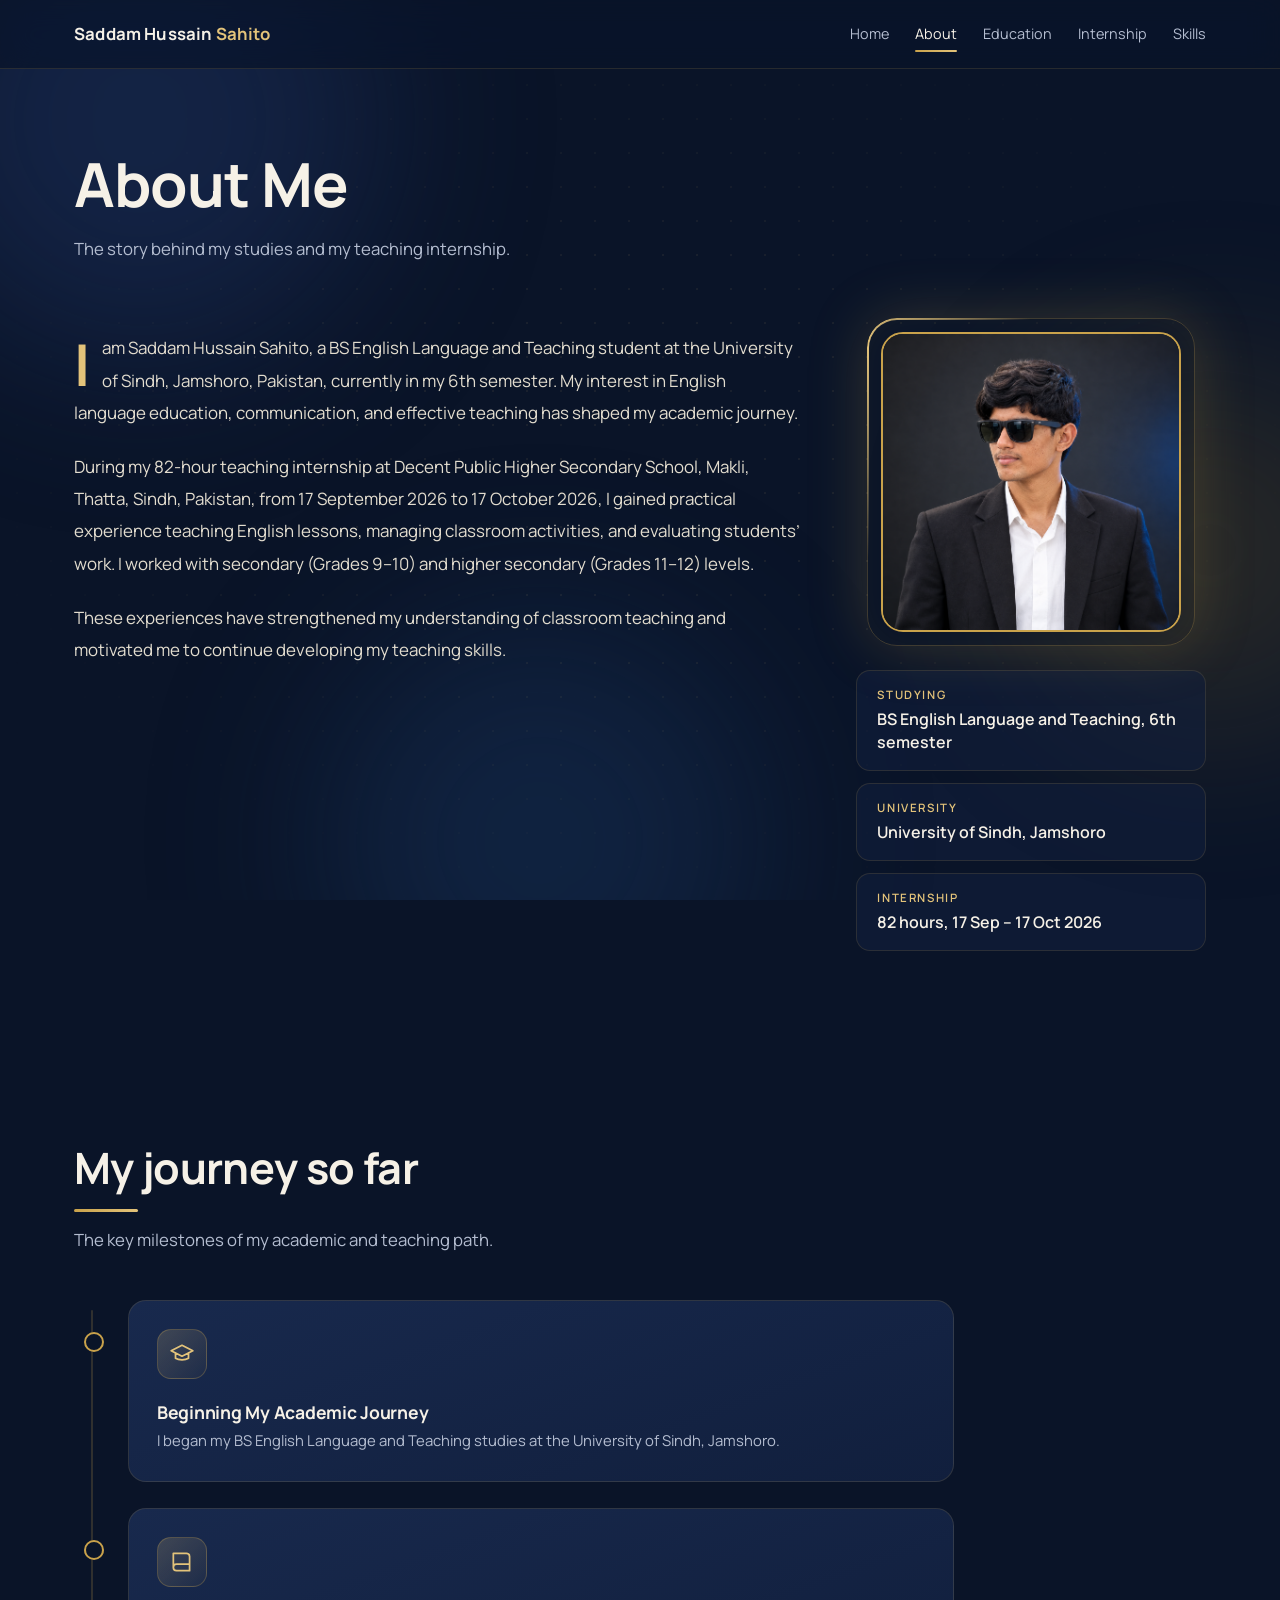
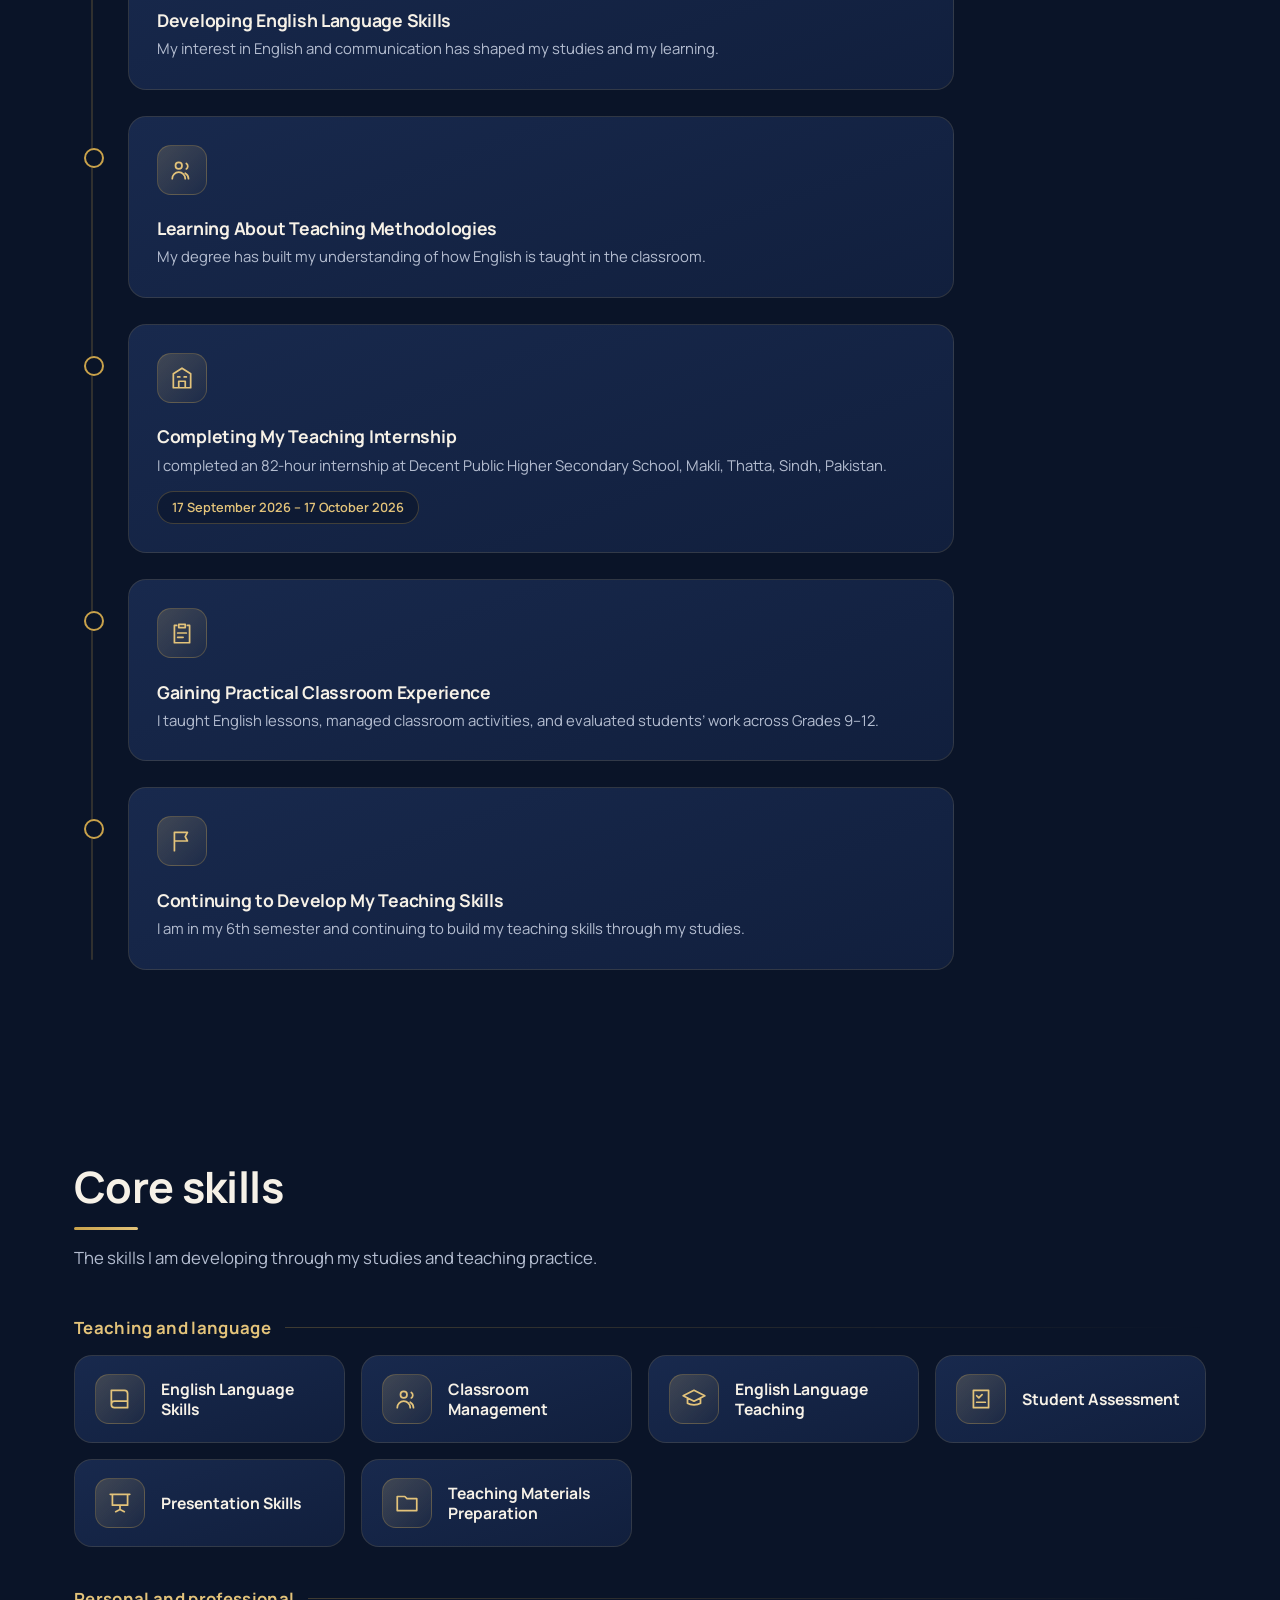
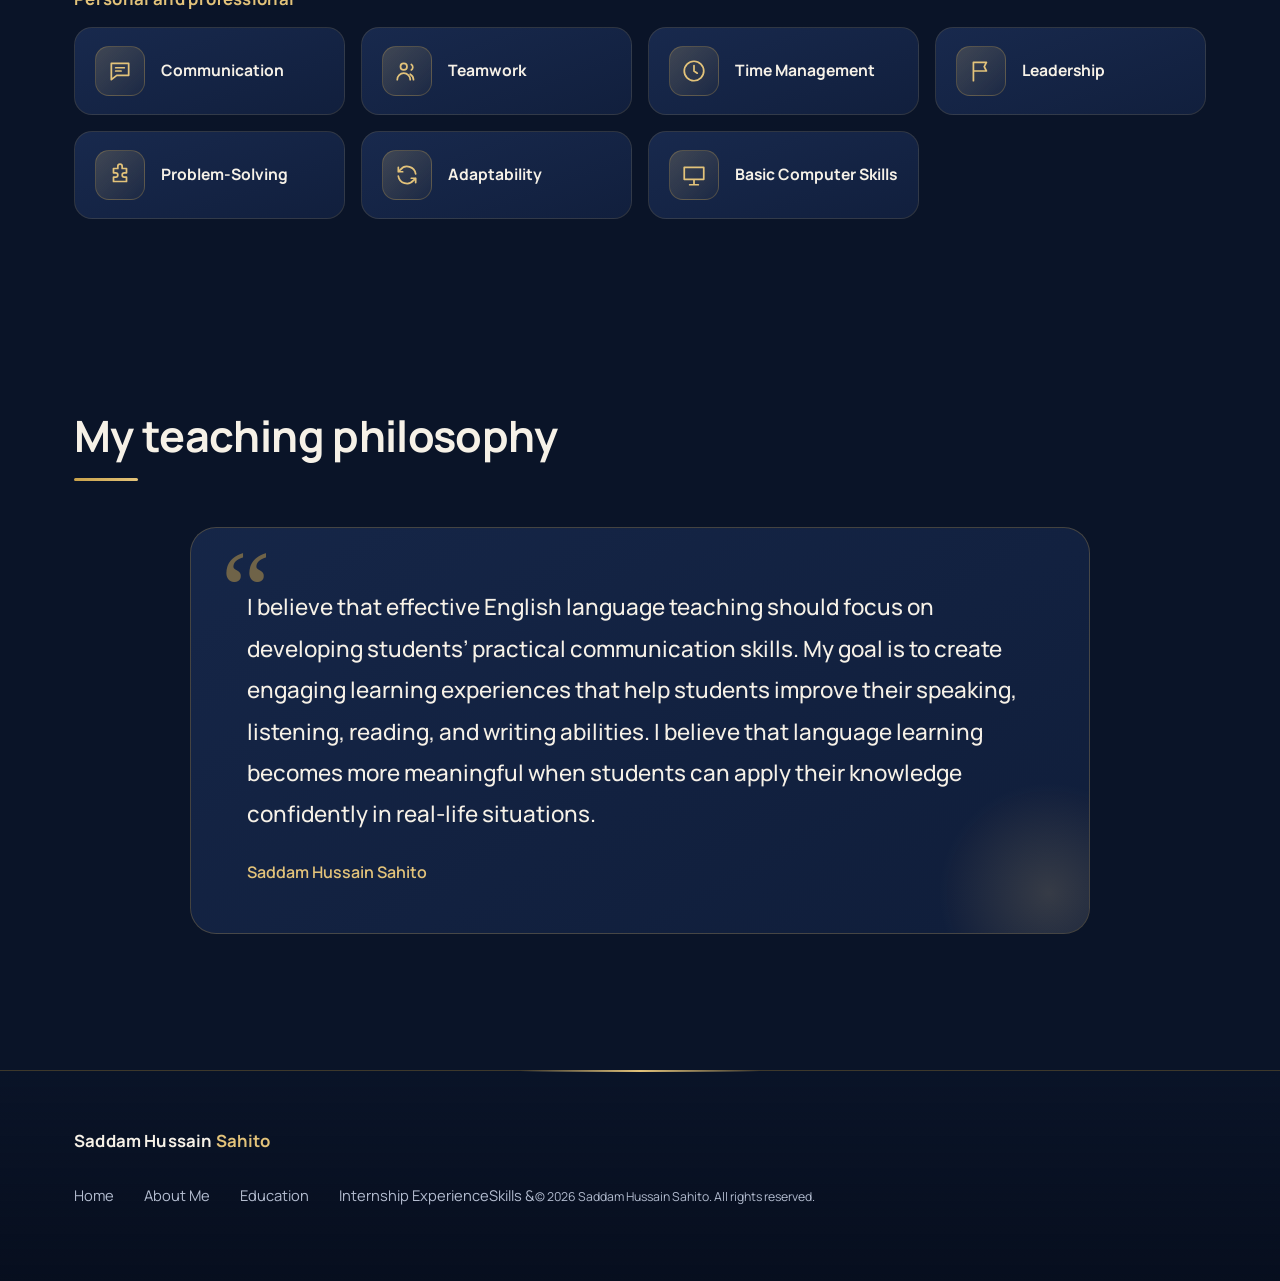
==== commit 7185fd17: "Refactor footer and add teaching practice section Removed duplicate footer section and added a new c" ====
--- a/Saddam Portfolio/about.html
+++ b/Saddam Portfolio/about.html
@@ -34,7 +34,7 @@
 <section><div class="wrap"><div class="head reveal"><h2>My teaching philosophy</h2></div>
 <blockquote class="quote reveal"><p>I believe that effective English language teaching should focus on developing students’ practical communication skills. My goal is to create engaging learning experiences that help students improve their speaking, listening, reading, and writing abilities. I believe that language learning becomes more meaningful when students can apply their knowledge confidently in real-life situations.</p><footer>Saddam Hussain Sahito</footer></blockquote></div></section>
 
-<section class="cta"><div class="wrap"><div class="box reveal"><h2>See my teaching practice</h2><p class="lead">See the teaching activities and experience that reflect how I teach.</p><a class="btn fill" href="teaching-practice.html">View Teaching Practice</a></div></div></section>
+
 </main>
-<footer class="foot"><div class="wrap"><a class="brand" href="index.html">Saddam Hussain <span>Sahito</span></a><nav aria-label="Footer"><ul><li><a href="index.html">Home</a></li><li><a href="about.html">About Me</a></li><li><a href="education.html">Education</a></li><li><a href="internship.html">Internship Experience</a></li><li><a href="teaching-practice.html">Teaching Practice</a></li><li><a href="skills-philosophy.html">Skills &amp; Teaching Philosophy</a></li><li><a href="activity-log-gallery.html">Internship Activity Log &amp; Photo Gallery</a></li><li><a href="academic-subjects.html">Academic Subjects</a></li></ul></nav><small>© 2026 Saddam Hussain Sahito. All rights reserved.</small></div></footer>
-<script src="js/main.js"></script></body></html>+<footer class="foot"><div class="wrap"><a class="brand" href="index.html">Saddam Hussain <span>Sahito</span></a><nav aria-label="Footer"><ul><li><a href="index.html">Home</a></li><li><a href="about.html">About Me</a></li><li><a href="education.html">Education</a></li><li><a href="internship.html">Internship Experience</a></li<li><a href="skills-philosophy.html">Skills &amp<small>© 2026 Saddam Hussain Sahito. All rights reserved.</small></div></footer>
+<script src="js/main.js"></script></body></html>
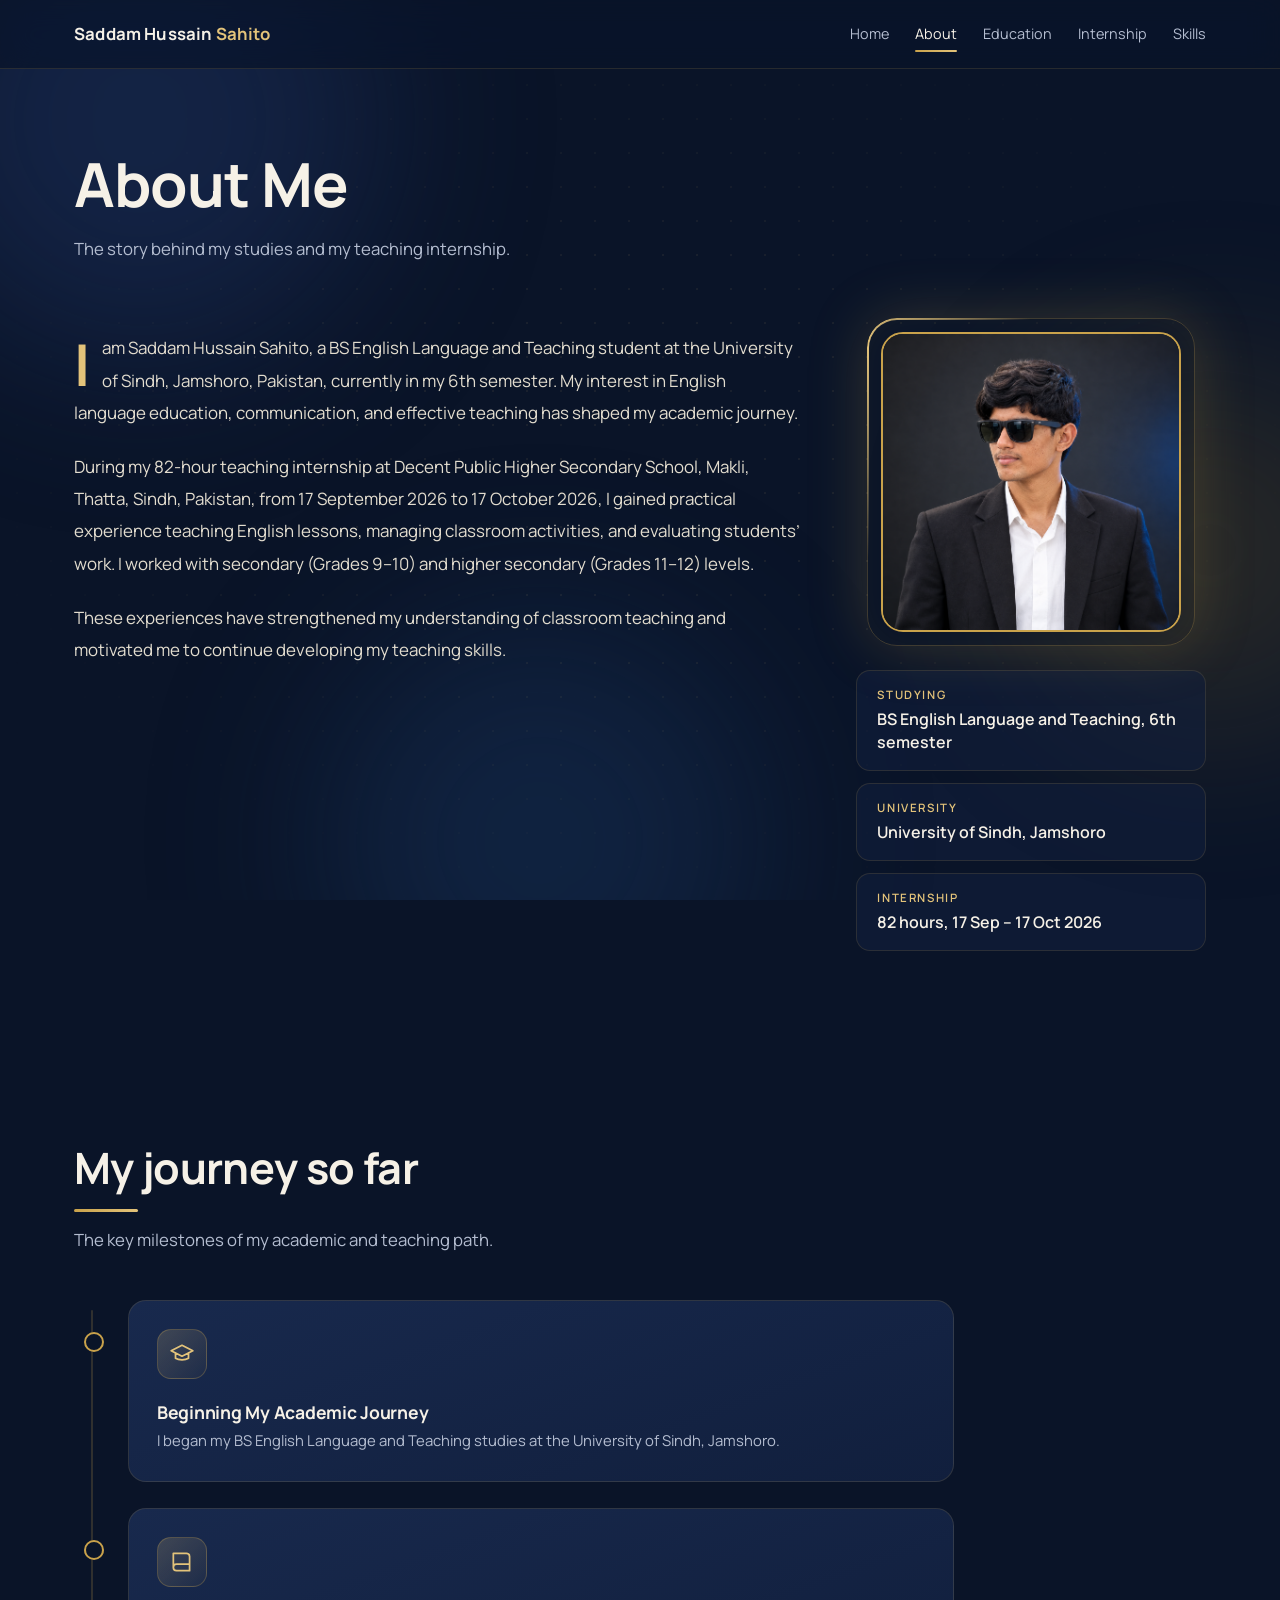
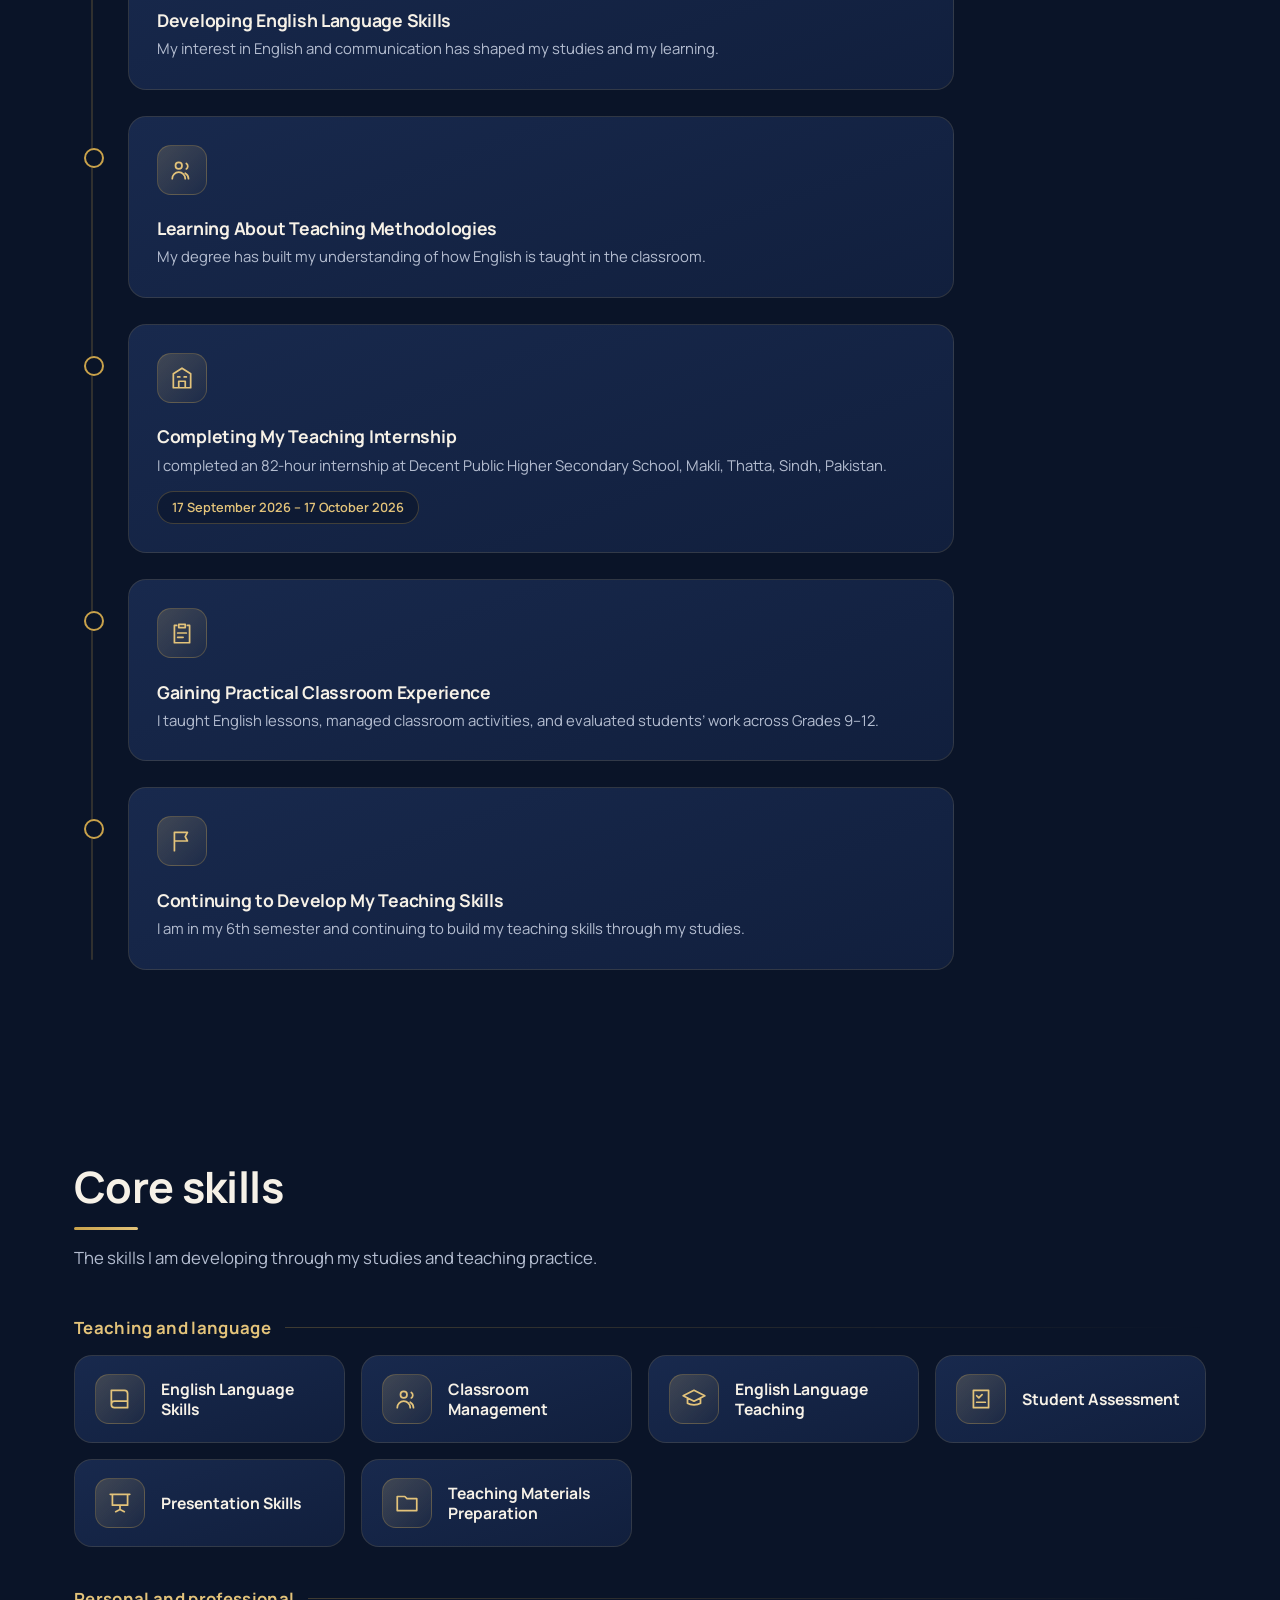
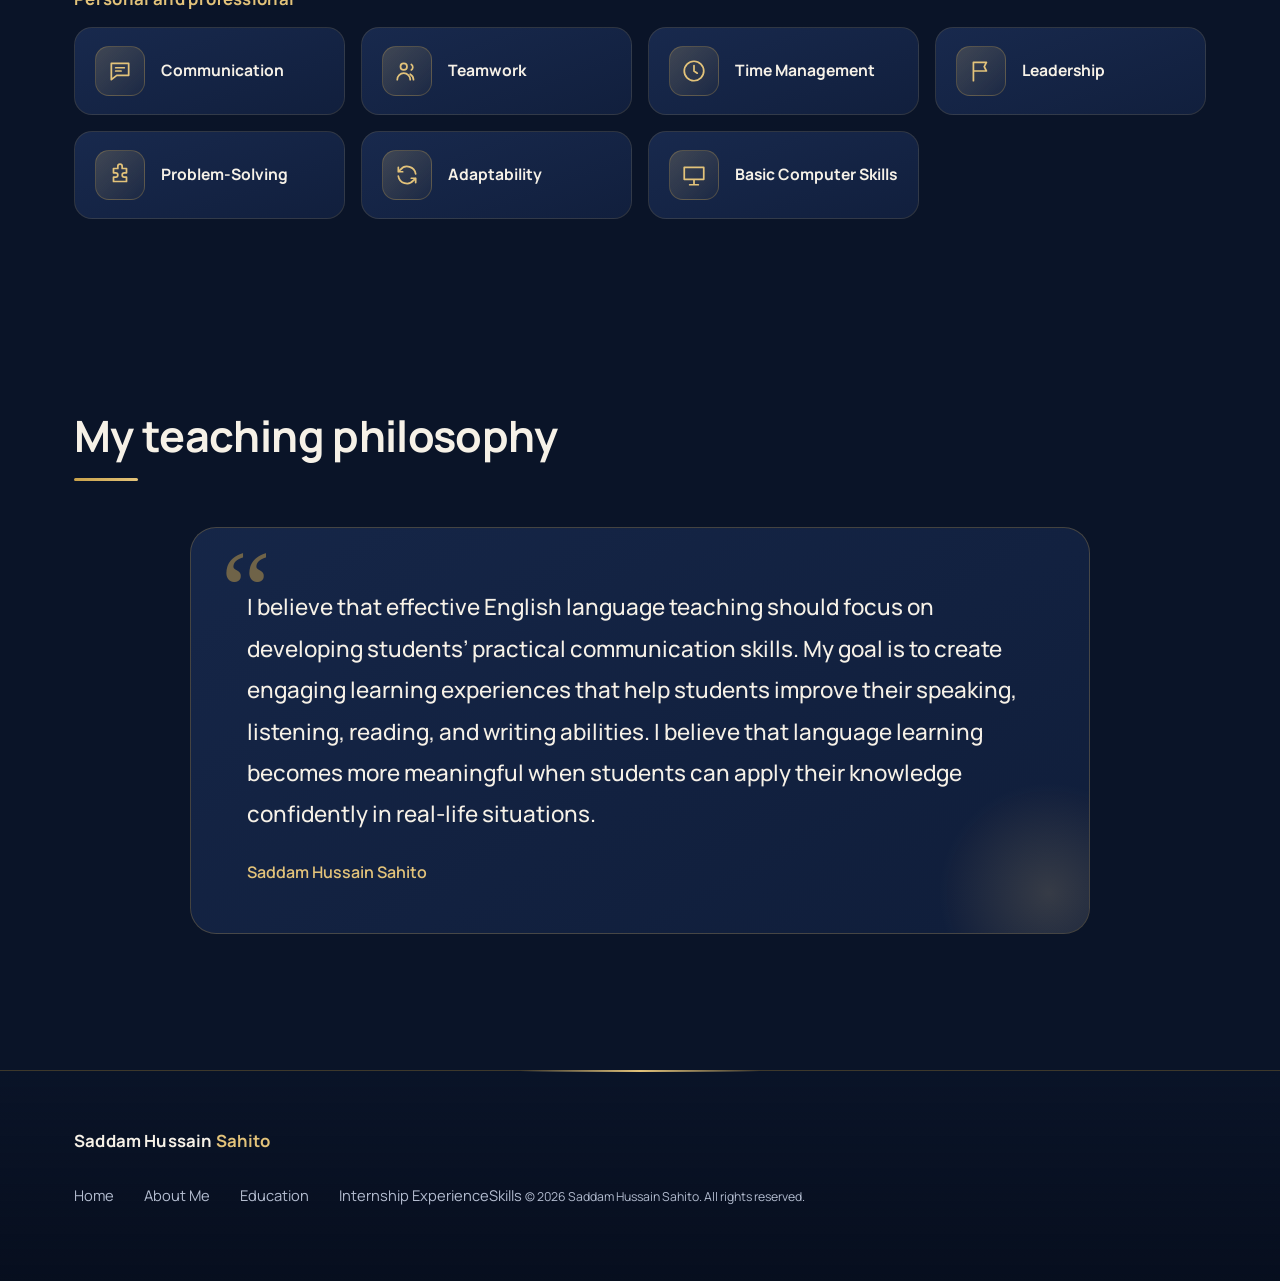
==== commit fb155c38: "Fix footer HTML structure in about.html" ====
--- a/Saddam Portfolio/about.html
+++ b/Saddam Portfolio/about.html
@@ -36,5 +36,5 @@
 
 
 </main>
-<footer class="foot"><div class="wrap"><a class="brand" href="index.html">Saddam Hussain <span>Sahito</span></a><nav aria-label="Footer"><ul><li><a href="index.html">Home</a></li><li><a href="about.html">About Me</a></li><li><a href="education.html">Education</a></li><li><a href="internship.html">Internship Experience</a></li<li><a href="skills-philosophy.html">Skills &amp<small>© 2026 Saddam Hussain Sahito. All rights reserved.</small></div></footer>
+<footer class="foot"><div class="wrap"><a class="brand" href="index.html">Saddam Hussain <span>Sahito</span></a><nav aria-label="Footer"><ul><li><a href="index.html">Home</a></li><li><a href="about.html">About Me</a></li><li><a href="education.html">Education</a></li><li><a href="internship.html">Internship Experience</a></li<li><a href="skills-philosophy.html">Skills <small>© 2026 Saddam Hussain Sahito. All rights reserved.</small></div></footer>
 <script src="js/main.js"></script></body></html>
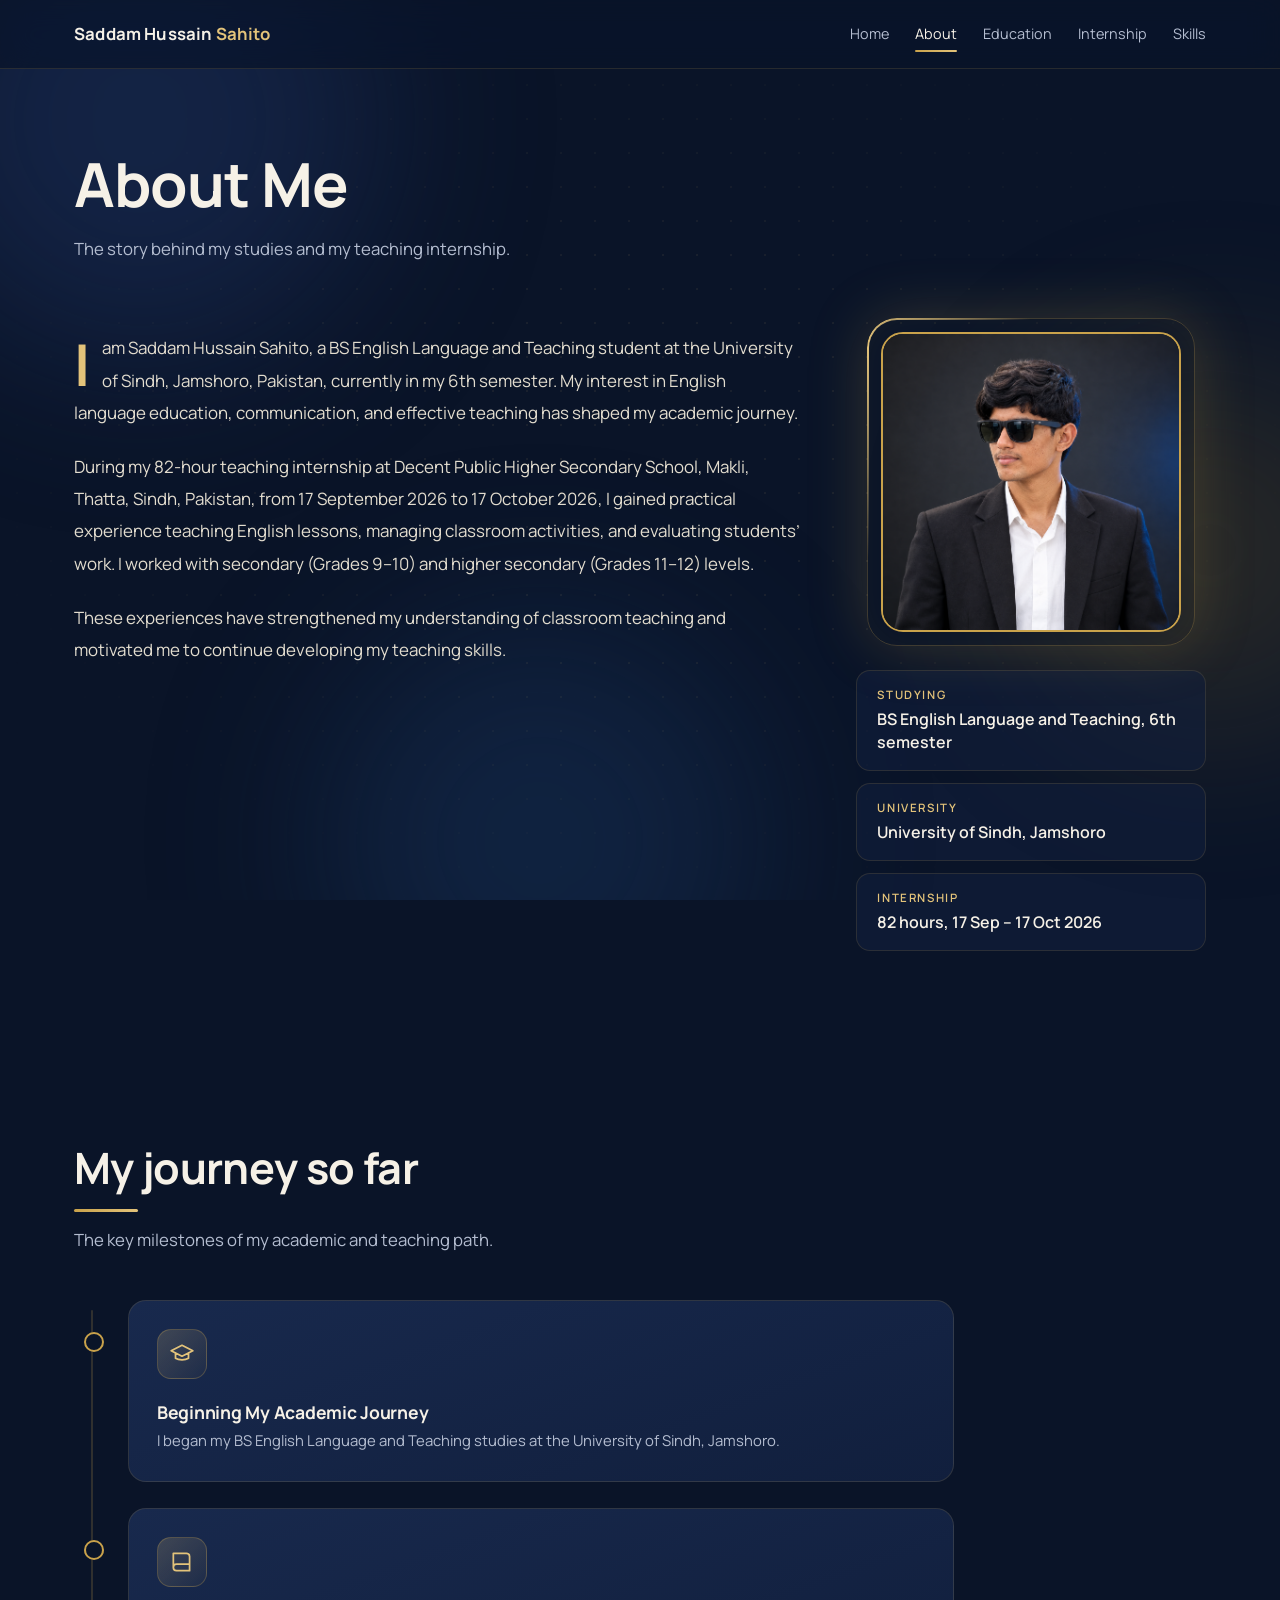
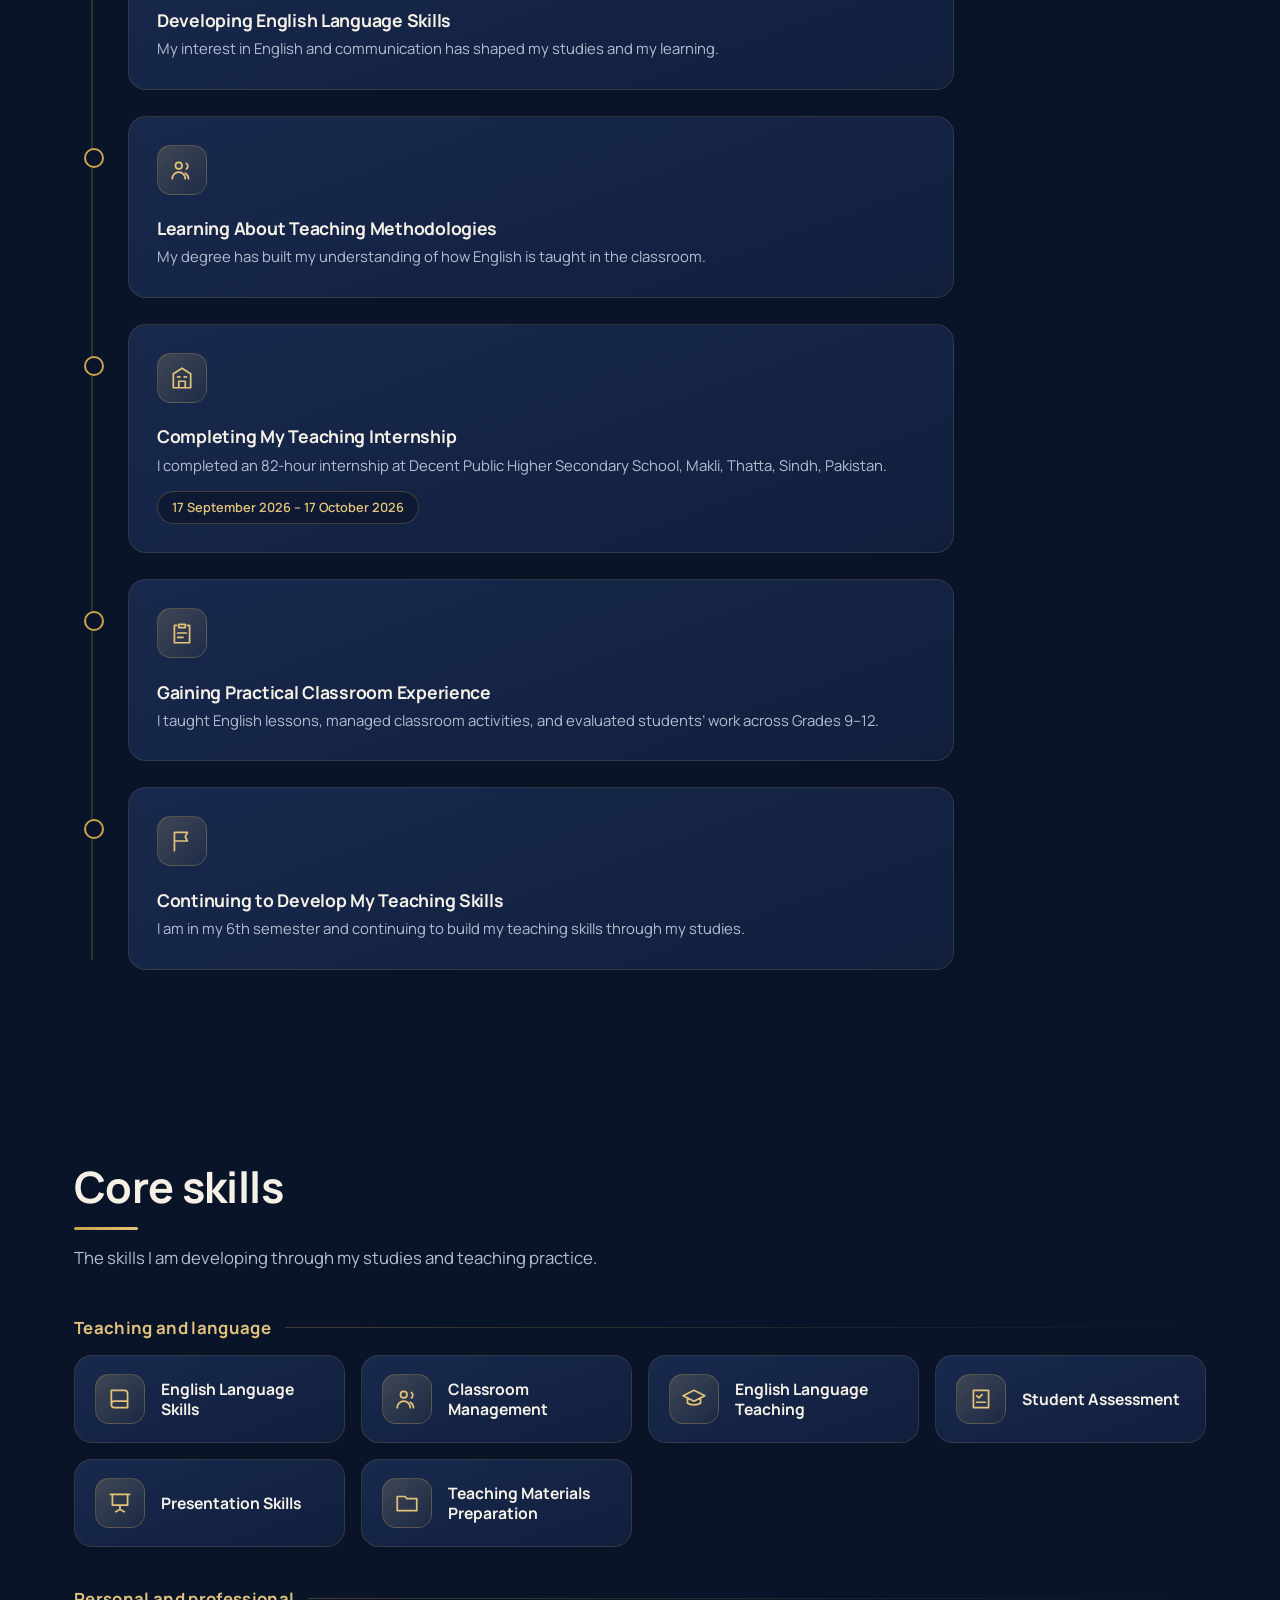
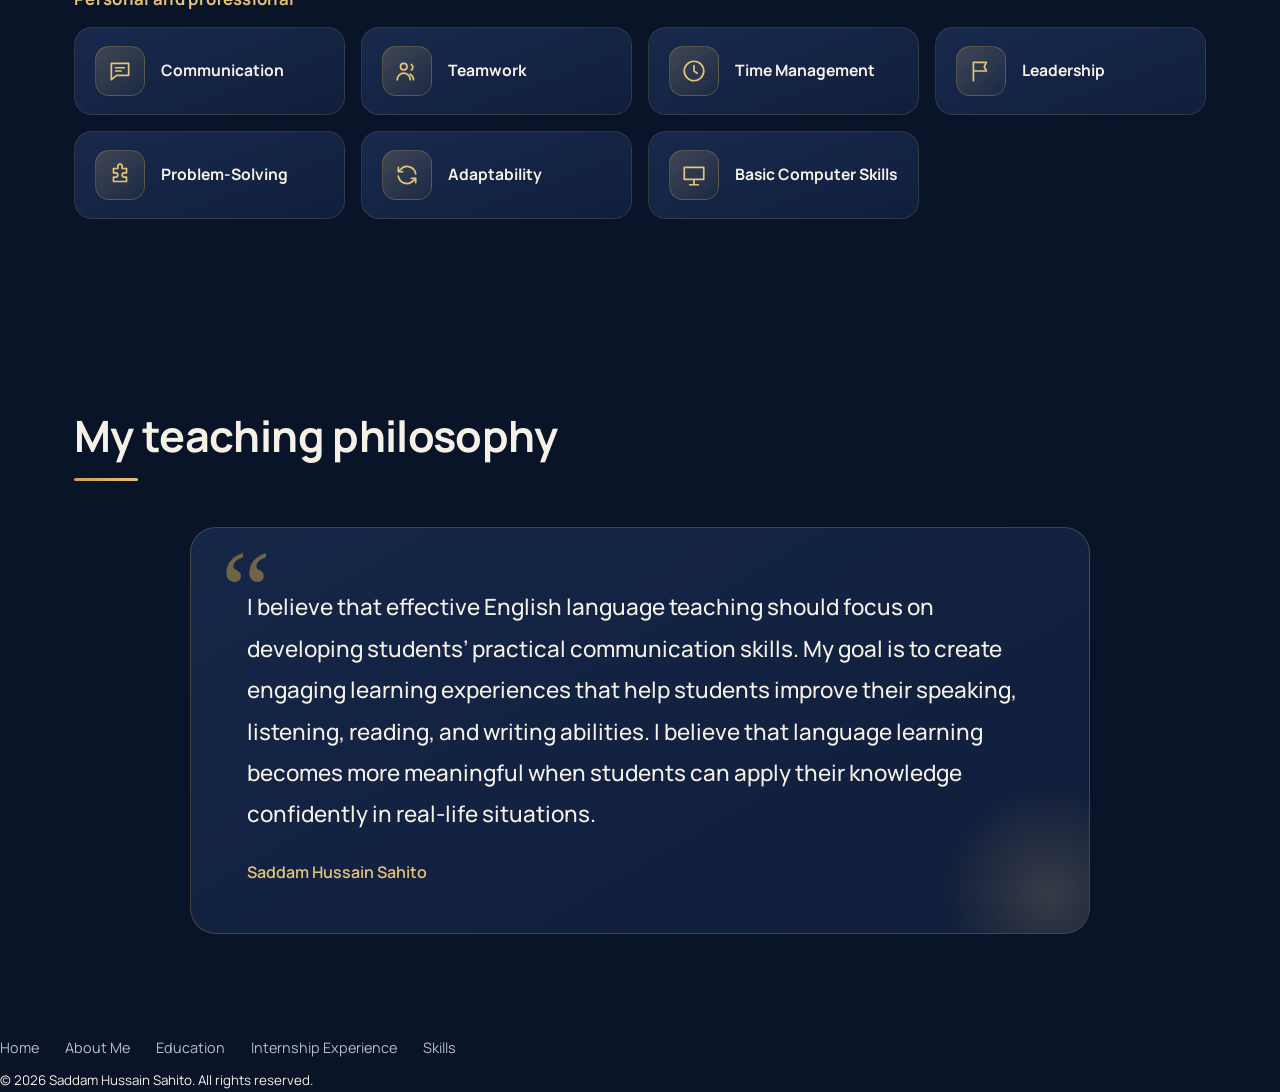
==== commit 362b30fd: "Enhance footer with navigation and copyright Added footer navigation and copyright notice." ====
--- a/Saddam Portfolio/about.html
+++ b/Saddam Portfolio/about.html
@@ -36,5 +36,18 @@
 
 
 </main>
-<footer class="foot"><div class="wrap"><a class="brand" href="index.html">Saddam Hussain <span>Sahito</span></a><nav aria-label="Footer"><ul><li><a href="index.html">Home</a></li><li><a href="about.html">About Me</a></li><li><a href="education.html">Education</a></li><li><a href="internship.html">Internship Experience</a></li<li><a href="skills-philosophy.html">Skills <small>© 2026 Saddam Hussain Sahito. All rights reserved.</small></div></footer>
-<script src="js/main.js"></script></body></html>
+    <nav aria-label="Footer Navigation">
+        <ul>
+            <li><a href="index.html">Home</a></li>
+            <li><a href="about.html">About Me</a></li>
+            <li><a href="education.html">Education</a></li>
+            <li><a href="internship.html">Internship Experience</a></li>
+            <li><a href="skills-philosophy.html">Skills</a></li>
+        </ul>
+    </nav>
+
+    <small>
+        © 2026 Saddam Hussain Sahito. All rights reserved.
+    </small>
+</div>
+
